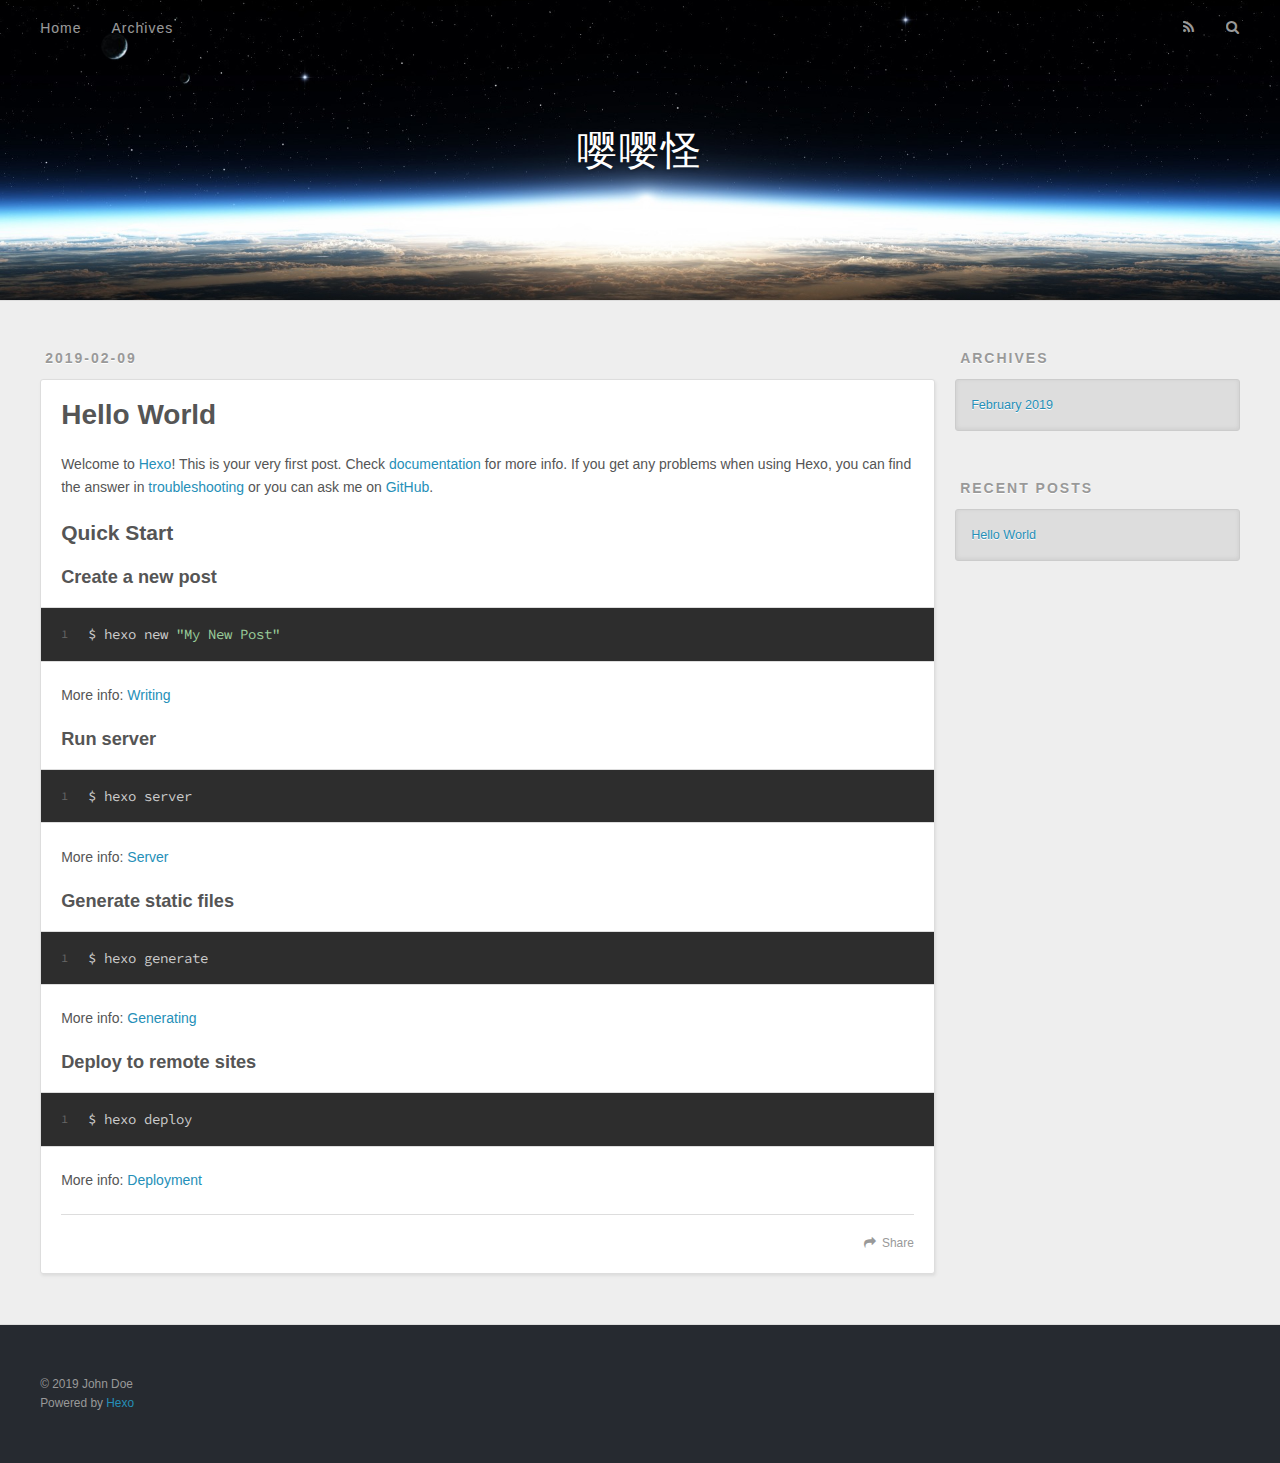
==== index.html @ 3e50a953 "Site updated: 2019-02-09 20:02:49" ====
<!DOCTYPE html>
<html>
<head><meta name="generator" content="Hexo 3.8.0">
  <meta charset="utf-8">
  

  
  <title>嘤嘤怪</title>
  <meta name="viewport" content="width=device-width, initial-scale=1, maximum-scale=1">
  <meta property="og:type" content="website">
<meta property="og:title" content="嘤嘤怪">
<meta property="og:url" content="https://1250245357.github.io/index.html">
<meta property="og:site_name" content="嘤嘤怪">
<meta property="og:locale" content="default">
<meta name="twitter:card" content="summary">
<meta name="twitter:title" content="嘤嘤怪">
  
    <link rel="alternate" href="/atom.xml" title="嘤嘤怪" type="application/atom+xml">
  
  
    <link rel="icon" href="/favicon.png">
  
  
    <link href="//fonts.googleapis.com/css?family=Source+Code+Pro" rel="stylesheet" type="text/css">
  
  <link rel="stylesheet" href="/css/style.css">
</head>
</html>
<body>
  <div id="container">
    <div id="wrap">
      <header id="header">
  <div id="banner"></div>
  <div id="header-outer" class="outer">
    <div id="header-title" class="inner">
      <h1 id="logo-wrap">
        <a href="/" id="logo">嘤嘤怪</a>
      </h1>
      
    </div>
    <div id="header-inner" class="inner">
      <nav id="main-nav">
        <a id="main-nav-toggle" class="nav-icon"></a>
        
          <a class="main-nav-link" href="/">Home</a>
        
          <a class="main-nav-link" href="/archives">Archives</a>
        
      </nav>
      <nav id="sub-nav">
        
          <a id="nav-rss-link" class="nav-icon" href="/atom.xml" title="RSS Feed"></a>
        
        <a id="nav-search-btn" class="nav-icon" title="Search"></a>
      </nav>
      <div id="search-form-wrap">
        <form action="//google.com/search" method="get" accept-charset="UTF-8" class="search-form"><input type="search" name="q" class="search-form-input" placeholder="Search"><button type="submit" class="search-form-submit">&#xF002;</button><input type="hidden" name="sitesearch" value="https://1250245357.github.io"></form>
      </div>
    </div>
  </div>
</header>
      <div class="outer">
        <section id="main">
  
    <article id="post-hello-world" class="article article-type-post" itemscope="" itemprop="blogPost">
  <div class="article-meta">
    <a href="/2019/02/09/hello-world/" class="article-date">
  <time datetime="2019-02-09T11:11:17.365Z" itemprop="datePublished">2019-02-09</time>
</a>
    
  </div>
  <div class="article-inner">
    
    
      <header class="article-header">
        
  
    <h1 itemprop="name">
      <a class="article-title" href="/2019/02/09/hello-world/">Hello World</a>
    </h1>
  

      </header>
    
    <div class="article-entry" itemprop="articleBody">
      
        <p>Welcome to <a href="https://hexo.io/" target="_blank" rel="noopener">Hexo</a>! This is your very first post. Check <a href="https://hexo.io/docs/" target="_blank" rel="noopener">documentation</a> for more info. If you get any problems when using Hexo, you can find the answer in <a href="https://hexo.io/docs/troubleshooting.html" target="_blank" rel="noopener">troubleshooting</a> or you can ask me on <a href="https://github.com/hexojs/hexo/issues" target="_blank" rel="noopener">GitHub</a>.</p>
<h2 id="Quick-Start"><a href="#Quick-Start" class="headerlink" title="Quick Start"></a>Quick Start</h2><h3 id="Create-a-new-post"><a href="#Create-a-new-post" class="headerlink" title="Create a new post"></a>Create a new post</h3><figure class="highlight bash"><table><tr><td class="gutter"><pre><span class="line">1</span><br></pre></td><td class="code"><pre><span class="line">$ hexo new <span class="string">"My New Post"</span></span><br></pre></td></tr></table></figure>
<p>More info: <a href="https://hexo.io/docs/writing.html" target="_blank" rel="noopener">Writing</a></p>
<h3 id="Run-server"><a href="#Run-server" class="headerlink" title="Run server"></a>Run server</h3><figure class="highlight bash"><table><tr><td class="gutter"><pre><span class="line">1</span><br></pre></td><td class="code"><pre><span class="line">$ hexo server</span><br></pre></td></tr></table></figure>
<p>More info: <a href="https://hexo.io/docs/server.html" target="_blank" rel="noopener">Server</a></p>
<h3 id="Generate-static-files"><a href="#Generate-static-files" class="headerlink" title="Generate static files"></a>Generate static files</h3><figure class="highlight bash"><table><tr><td class="gutter"><pre><span class="line">1</span><br></pre></td><td class="code"><pre><span class="line">$ hexo generate</span><br></pre></td></tr></table></figure>
<p>More info: <a href="https://hexo.io/docs/generating.html" target="_blank" rel="noopener">Generating</a></p>
<h3 id="Deploy-to-remote-sites"><a href="#Deploy-to-remote-sites" class="headerlink" title="Deploy to remote sites"></a>Deploy to remote sites</h3><figure class="highlight bash"><table><tr><td class="gutter"><pre><span class="line">1</span><br></pre></td><td class="code"><pre><span class="line">$ hexo deploy</span><br></pre></td></tr></table></figure>
<p>More info: <a href="https://hexo.io/docs/deployment.html" target="_blank" rel="noopener">Deployment</a></p>

      
    </div>
    <footer class="article-footer">
      <a data-url="https://1250245357.github.io/2019/02/09/hello-world/" data-id="cjrxfjypo0000r8rgg5s6n9pa" class="article-share-link">Share</a>
      
      
    </footer>
  </div>
  
</article>


  


</section>
        
          <aside id="sidebar">
  
    

  
    

  
    
  
    
  <div class="widget-wrap">
    <h3 class="widget-title">Archives</h3>
    <div class="widget">
      <ul class="archive-list"><li class="archive-list-item"><a class="archive-list-link" href="/archives/2019/02/">February 2019</a></li></ul>
    </div>
  </div>


  
    
  <div class="widget-wrap">
    <h3 class="widget-title">Recent Posts</h3>
    <div class="widget">
      <ul>
        
          <li>
            <a href="/2019/02/09/hello-world/">Hello World</a>
          </li>
        
      </ul>
    </div>
  </div>

  
</aside>
        
      </div>
      <footer id="footer">
  
  <div class="outer">
    <div id="footer-info" class="inner">
      &copy; 2019 John Doe<br>
      Powered by <a href="http://hexo.io/" target="_blank">Hexo</a>
    </div>
  </div>
</footer>
    </div>
    <nav id="mobile-nav">
  
    <a href="/" class="mobile-nav-link">Home</a>
  
    <a href="/archives" class="mobile-nav-link">Archives</a>
  
</nav>
    

<script src="//ajax.googleapis.com/ajax/libs/jquery/2.0.3/jquery.min.js"></script>


  <link rel="stylesheet" href="/fancybox/jquery.fancybox.css">
  <script src="/fancybox/jquery.fancybox.pack.js"></script>


<script src="/js/script.js"></script>



  </div>
</body>
</html>
---- css/style.css ----
body {
  width: 100%;
}
body:before,
body:after {
  content: "";
  display: table;
}
body:after {
  clear: both;
}
html,
body,
div,
span,
applet,
object,
iframe,
h1,
h2,
h3,
h4,
h5,
h6,
p,
blockquote,
pre,
a,
abbr,
acronym,
address,
big,
cite,
code,
del,
dfn,
em,
img,
ins,
kbd,
q,
s,
samp,
small,
strike,
strong,
sub,
sup,
tt,
var,
dl,
dt,
dd,
ol,
ul,
li,
fieldset,
form,
label,
legend,
table,
caption,
tbody,
tfoot,
thead,
tr,
th,
td {
  margin: 0;
  padding: 0;
  border: 0;
  outline: 0;
  font-weight: inherit;
  font-style: inherit;
  font-family: inherit;
  font-size: 100%;
  vertical-align: baseline;
}
body {
  line-height: 1;
  color: #000;
  background: #fff;
}
ol,
ul {
  list-style: none;
}
table {
  border-collapse: separate;
  border-spacing: 0;
  vertical-align: middle;
}
caption,
th,
td {
  text-align: left;
  font-weight: normal;
  vertical-align: middle;
}
a img {
  border: none;
}
input,
button {
  margin: 0;
  padding: 0;
}
input::-moz-focus-inner,
button::-moz-focus-inner {
  border: 0;
  padding: 0;
}
@font-face {
  font-family: FontAwesome;
  font-style: normal;
  font-weight: normal;
  src: url("fonts/fontawesome-webfont.eot?v=#4.0.3");
  src: url("fonts/fontawesome-webfont.eot?#iefix&v=#4.0.3") format("embedded-opentype"), url("fonts/fontawesome-webfont.woff?v=#4.0.3") format("woff"), url("fonts/fontawesome-webfont.ttf?v=#4.0.3") format("truetype"), url("fonts/fontawesome-webfont.svg#fontawesomeregular?v=#4.0.3") format("svg");
}
html,
body,
#container {
  height: 100%;
}
body {
  background: #eee;
  font: 14px -apple-system, BlinkMacSystemFont, "Segoe UI", "Roboto", "Oxygen", "Ubuntu", "Cantarell", "Fira Sans", "Droid Sans", "Helvetica Neue", sans-serif;
  -webkit-text-size-adjust: 100%;
}
.outer {
  max-width: 1220px;
  margin: 0 auto;
  padding: 0 20px;
}
.outer:before,
.outer:after {
  content: "";
  display: table;
}
.outer:after {
  clear: both;
}
.inner {
  display: inline;
  float: left;
  width: 98.33333333333333%;
  margin: 0 0.833333333333333%;
}
.left,
.alignleft {
  float: left;
}
.right,
.alignright {
  float: right;
}
.clear {
  clear: both;
}
#container {
  position: relative;
}
.mobile-nav-on {
  overflow: hidden;
}
#wrap {
  height: 100%;
  width: 100%;
  position: absolute;
  top: 0;
  left: 0;
  -webkit-transition: 0.2s ease-out;
  -moz-transition: 0.2s ease-out;
  -ms-transition: 0.2s ease-out;
  transition: 0.2s ease-out;
  z-index: 1;
  background: #eee;
}
.mobile-nav-on #wrap {
  left: 280px;
}
@media screen and (min-width: 768px) {
  #main {
    display: inline;
    float: left;
    width: 73.33333333333333%;
    margin: 0 0.833333333333333%;
  }
}
.article-date,
.article-category-link,
.archive-year,
.widget-title {
  text-decoration: none;
  text-transform: uppercase;
  letter-spacing: 2px;
  color: #999;
  margin-bottom: 1em;
  margin-left: 5px;
  line-height: 1em;
  text-shadow: 0 1px #fff;
  font-weight: bold;
}
.article-inner,
.archive-article-inner {
  background: #fff;
  -webkit-box-shadow: 1px 2px 3px #ddd;
  box-shadow: 1px 2px 3px #ddd;
  border: 1px solid #ddd;
  border-radius: 3px;
}
.article-entry h1,
.widget h1 {
  font-size: 2em;
}
.article-entry h2,
.widget h2 {
  font-size: 1.5em;
}
.article-entry h3,
.widget h3 {
  font-size: 1.3em;
}
.article-entry h4,
.widget h4 {
  font-size: 1.2em;
}
.article-entry h5,
.widget h5 {
  font-size: 1em;
}
.article-entry h6,
.widget h6 {
  font-size: 1em;
  color: #999;
}
.article-entry hr,
.widget hr {
  border: 1px dashed #ddd;
}
.article-entry strong,
.widget strong {
  font-weight: bold;
}
.article-entry em,
.widget em,
.article-entry cite,
.widget cite {
  font-style: italic;
}
.article-entry sup,
.widget sup,
.article-entry sub,
.widget sub {
  font-size: 0.75em;
  line-height: 0;
  position: relative;
  vertical-align: baseline;
}
.article-entry sup,
.widget sup {
  top: -0.5em;
}
.article-entry sub,
.widget sub {
  bottom: -0.2em;
}
.article-entry small,
.widget small {
  font-size: 0.85em;
}
.article-entry acronym,
.widget acronym,
.article-entry abbr,
.widget abbr {
  border-bottom: 1px dotted;
}
.article-entry ul,
.widget ul,
.article-entry ol,
.widget ol,
.article-entry dl,
.widget dl {
  margin: 0 20px;
  line-height: 1.6em;
}
.article-entry ul ul,
.widget ul ul,
.article-entry ol ul,
.widget ol ul,
.article-entry ul ol,
.widget ul ol,
.article-entry ol ol,
.widget ol ol {
  margin-top: 0;
  margin-bottom: 0;
}
.article-entry ul,
.widget ul {
  list-style: disc;
}
.article-entry ol,
.widget ol {
  list-style: decimal;
}
.article-entry dt,
.widget dt {
  font-weight: bold;
}
#header {
  height: 300px;
  position: relative;
  border-bottom: 1px solid #ddd;
}
#header:before,
#header:after {
  content: "";
  position: absolute;
  left: 0;
  right: 0;
  height: 40px;
}
#header:before {
  top: 0;
  background: -webkit-linear-gradient(rgba(0,0,0,0.2), transparent);
  background: -moz-linear-gradient(rgba(0,0,0,0.2), transparent);
  background: -ms-linear-gradient(rgba(0,0,0,0.2), transparent);
  background: linear-gradient(rgba(0,0,0,0.2), transparent);
}
#header:after {
  bottom: 0;
  background: -webkit-linear-gradient(transparent, rgba(0,0,0,0.2));
  background: -moz-linear-gradient(transparent, rgba(0,0,0,0.2));
  background: -ms-linear-gradient(transparent, rgba(0,0,0,0.2));
  background: linear-gradient(transparent, rgba(0,0,0,0.2));
}
#header-outer {
  height: 100%;
  position: relative;
}
#header-inner {
  position: relative;
  overflow: hidden;
}
#banner {
  position: absolute;
  top: 0;
  left: 0;
  width: 100%;
  height: 100%;
  background: url("images/banner.jpg") center #000;
  -webkit-background-size: cover;
  -moz-background-size: cover;
  background-size: cover;
  z-index: -1;
}
#header-title {
  text-align: center;
  height: 40px;
  position: absolute;
  top: 50%;
  left: 0;
  margin-top: -20px;
}
#logo,
#subtitle {
  text-decoration: none;
  color: #fff;
  font-weight: 300;
  text-shadow: 0 1px 4px rgba(0,0,0,0.3);
}
#logo {
  font-size: 40px;
  line-height: 40px;
  letter-spacing: 2px;
}
#subtitle {
  font-size: 16px;
  line-height: 16px;
  letter-spacing: 1px;
}
#subtitle-wrap {
  margin-top: 16px;
}
#main-nav {
  float: left;
  margin-left: -15px;
}
.nav-icon,
.main-nav-link {
  float: left;
  color: #fff;
  opacity: 0.6;
  text-decoration: none;
  text-shadow: 0 1px rgba(0,0,0,0.2);
  -webkit-transition: opacity 0.2s;
  -moz-transition: opacity 0.2s;
  -ms-transition: opacity 0.2s;
  transition: opacity 0.2s;
  display: block;
  padding: 20px 15px;
}
.nav-icon:hover,
.main-nav-link:hover {
  opacity: 1;
}
.nav-icon {
  font-family: FontAwesome;
  text-align: center;
  font-size: 14px;
  width: 14px;
  height: 14px;
  padding: 20px 15px;
  position: relative;
  cursor: pointer;
}
.main-nav-link {
  font-weight: 300;
  letter-spacing: 1px;
}
@media screen and (max-width: 479px) {
  .main-nav-link {
    display: none;
  }
}
#main-nav-toggle {
  display: none;
}
#main-nav-toggle:before {
  content: "\f0c9";
}
@media screen and (max-width: 479px) {
  #main-nav-toggle {
    display: block;
  }
}
#sub-nav {
  float: right;
  margin-right: -15px;
}
#nav-rss-link:before {
  content: "\f09e";
}
#nav-search-btn:before {
  content: "\f002";
}
#search-form-wrap {
  position: absolute;
  top: 15px;
  width: 150px;
  height: 30px;
  right: -150px;
  opacity: 0;
  -webkit-transition: 0.2s ease-out;
  -moz-transition: 0.2s ease-out;
  -ms-transition: 0.2s ease-out;
  transition: 0.2s ease-out;
}
#search-form-wrap.on {
  opacity: 1;
  right: 0;
}
@media screen and (max-width: 479px) {
  #search-form-wrap {
    width: 100%;
    right: -100%;
  }
}
.search-form {
  position: absolute;
  top: 0;
  left: 0;
  right: 0;
  background: #fff;
  padding: 5px 15px;
  border-radius: 15px;
  -webkit-box-shadow: 0 0 10px rgba(0,0,0,0.3);
  box-shadow: 0 0 10px rgba(0,0,0,0.3);
}
.search-form-input {
  border: none;
  background: none;
  color: #555;
  width: 100%;
  font: 13px -apple-system, BlinkMacSystemFont, "Segoe UI", "Roboto", "Oxygen", "Ubuntu", "Cantarell", "Fira Sans", "Droid Sans", "Helvetica Neue", sans-serif;
  outline: none;
}
.search-form-input::-webkit-search-results-decoration,
.search-form-input::-webkit-search-cancel-button {
  -webkit-appearance: none;
}
.search-form-submit {
  position: absolute;
  top: 50%;
  right: 10px;
  margin-top: -7px;
  font: 13px FontAwesome;
  border: none;
  background: none;
  color: #bbb;
  cursor: pointer;
}
.search-form-submit:hover,
.search-form-submit:focus {
  color: #777;
}
.article {
  margin: 50px 0;
}
.article-inner {
  overflow: hidden;
}
.article-meta:before,
.article-meta:after {
  content: "";
  display: table;
}
.article-meta:after {
  clear: both;
}
.article-date {
  float: left;
}
.article-category {
  float: left;
  line-height: 1em;
  color: #ccc;
  text-shadow: 0 1px #fff;
  margin-left: 8px;
}
.article-category:before {
  content: "\2022";
}
.article-category-link {
  margin: 0 12px 1em;
}
.article-header {
  padding: 20px 20px 0;
}
.article-title {
  text-decoration: none;
  font-size: 2em;
  font-weight: bold;
  color: #555;
  line-height: 1.1em;
  -webkit-transition: color 0.2s;
  -moz-transition: color 0.2s;
  -ms-transition: color 0.2s;
  transition: color 0.2s;
}
a.article-title:hover {
  color: #258fb8;
}
.article-entry {
  color: #555;
  padding: 0 20px;
}
.article-entry:before,
.article-entry:after {
  content: "";
  display: table;
}
.article-entry:after {
  clear: both;
}
.article-entry p,
.article-entry table {
  line-height: 1.6em;
  margin: 1.6em 0;
}
.article-entry h1,
.article-entry h2,
.article-entry h3,
.article-entry h4,
.article-entry h5,
.article-entry h6 {
  font-weight: bold;
}
.article-entry h1,
.article-entry h2,
.article-entry h3,
.article-entry h4,
.article-entry h5,
.article-entry h6 {
  line-height: 1.1em;
  margin: 1.1em 0;
}
.article-entry a {
  color: #258fb8;
  text-decoration: none;
}
.article-entry a:hover {
  text-decoration: underline;
}
.article-entry ul,
.article-entry ol,
.article-entry dl {
  margin-top: 1.6em;
  margin-bottom: 1.6em;
}
.article-entry img,
.article-entry video {
  max-width: 100%;
  height: auto;
  display: block;
  margin: auto;
}
.article-entry iframe {
  border: none;
}
.article-entry table {
  width: 100%;
  border-collapse: collapse;
  border-spacing: 0;
}
.article-entry th {
  font-weight: bold;
  border-bottom: 3px solid #ddd;
  padding-bottom: 0.5em;
}
.article-entry td {
  border-bottom: 1px solid #ddd;
  padding: 10px 0;
}
.article-entry blockquote {
  font-family: Georgia, "Times New Roman", serif;
  font-size: 1.4em;
  margin: 1.6em 20px;
  text-align: center;
}
.article-entry blockquote footer {
  font-size: 14px;
  margin: 1.6em 0;
  font-family: -apple-system, BlinkMacSystemFont, "Segoe UI", "Roboto", "Oxygen", "Ubuntu", "Cantarell", "Fira Sans", "Droid Sans", "Helvetica Neue", sans-serif;
}
.article-entry blockquote footer cite:before {
  content: "—";
  padding: 0 0.5em;
}
.article-entry .pullquote {
  text-align: left;
  width: 45%;
  margin: 0;
}
.article-entry .pullquote.left {
  margin-left: 0.5em;
  margin-right: 1em;
}
.article-entry .pullquote.right {
  margin-right: 0.5em;
  margin-left: 1em;
}
.article-entry .caption {
  color: #999;
  display: block;
  font-size: 0.9em;
  margin-top: 0.5em;
  position: relative;
  text-align: center;
}
.article-entry .video-container {
  position: relative;
  padding-top: 56.25%;
  height: 0;
  overflow: hidden;
}
.article-entry .video-container iframe,
.article-entry .video-container object,
.article-entry .video-container embed {
  position: absolute;
  top: 0;
  left: 0;
  width: 100%;
  height: 100%;
  margin-top: 0;
}
.article-more-link a {
  display: inline-block;
  line-height: 1em;
  padding: 6px 15px;
  border-radius: 15px;
  background: #eee;
  color: #999;
  text-shadow: 0 1px #fff;
  text-decoration: none;
}
.article-more-link a:hover {
  background: #258fb8;
  color: #fff;
  text-decoration: none;
  text-shadow: 0 1px #1e7293;
}
.article-footer {
  font-size: 0.85em;
  line-height: 1.6em;
  border-top: 1px solid #ddd;
  padding-top: 1.6em;
  margin: 0 20px 20px;
}
.article-footer:before,
.article-footer:after {
  content: "";
  display: table;
}
.article-footer:after {
  clear: both;
}
.article-footer a {
  color: #999;
  text-decoration: none;
}
.article-footer a:hover {
  color: #555;
}
.article-tag-list-item {
  float: left;
  margin-right: 10px;
}
.article-tag-list-link:before {
  content: "#";
}
.article-comment-link {
  float: right;
}
.article-comment-link:before {
  content: "\f075";
  font-family: FontAwesome;
  padding-right: 8px;
}
.article-share-link {
  cursor: pointer;
  float: right;
  margin-left: 20px;
}
.article-share-link:before {
  content: "\f064";
  font-family: FontAwesome;
  padding-right: 6px;
}
#article-nav {
  position: relative;
}
#article-nav:before,
#article-nav:after {
  content: "";
  display: table;
}
#article-nav:after {
  clear: both;
}
@media screen and (min-width: 768px) {
  #article-nav {
    margin: 50px 0;
  }
  #article-nav:before {
    width: 8px;
    height: 8px;
    position: absolute;
    top: 50%;
    left: 50%;
    margin-top: -4px;
    margin-left: -4px;
    content: "";
    border-radius: 50%;
    background: #ddd;
    -webkit-box-shadow: 0 1px 2px #fff;
    box-shadow: 0 1px 2px #fff;
  }
}
.article-nav-link-wrap {
  text-decoration: none;
  text-shadow: 0 1px #fff;
  color: #999;
  -webkit-box-sizing: border-box;
  -moz-box-sizing: border-box;
  box-sizing: border-box;
  margin-top: 50px;
  text-align: center;
  display: block;
}
.article-nav-link-wrap:hover {
  color: #555;
}
@media screen and (min-width: 768px) {
  .article-nav-link-wrap {
    width: 50%;
    margin-top: 0;
  }
}
@media screen and (min-width: 768px) {
  #article-nav-newer {
    float: left;
    text-align: right;
    padding-right: 20px;
  }
}
@media screen and (min-width: 768px) {
  #article-nav-older {
    float: right;
    text-align: left;
    padding-left: 20px;
  }
}
.article-nav-caption {
  text-transform: uppercase;
  letter-spacing: 2px;
  color: #ddd;
  line-height: 1em;
  font-weight: bold;
}
#article-nav-newer .article-nav-caption {
  margin-right: -2px;
}
.article-nav-title {
  font-size: 0.85em;
  line-height: 1.6em;
  margin-top: 0.5em;
}
.article-share-box {
  position: absolute;
  display: none;
  background: #fff;
  -webkit-box-shadow: 1px 2px 10px rgba(0,0,0,0.2);
  box-shadow: 1px 2px 10px rgba(0,0,0,0.2);
  border-radius: 3px;
  margin-left: -145px;
  overflow: hidden;
  z-index: 1;
}
.article-share-box.on {
  display: block;
}
.article-share-input {
  width: 100%;
  background: none;
  -webkit-box-sizing: border-box;
  -moz-box-sizing: border-box;
  box-sizing: border-box;
  font: 14px -apple-system, BlinkMacSystemFont, "Segoe UI", "Roboto", "Oxygen", "Ubuntu", "Cantarell", "Fira Sans", "Droid Sans", "Helvetica Neue", sans-serif;
  padding: 0 15px;
  color: #555;
  outline: none;
  border: 1px solid #ddd;
  border-radius: 3px 3px 0 0;
  height: 36px;
  line-height: 36px;
}
.article-share-links {
  background: #eee;
}
.article-share-links:before,
.article-share-links:after {
  content: "";
  display: table;
}
.article-share-links:after {
  clear: both;
}
.article-share-twitter,
.article-share-facebook,
.article-share-pinterest,
.article-share-google {
  width: 50px;
  height: 36px;
  display: block;
  float: left;
  position: relative;
  color: #999;
  text-shadow: 0 1px #fff;
}
.article-share-twitter:before,
.article-share-facebook:before,
.article-share-pinterest:before,
.article-share-google:before {
  font-size: 20px;
  font-family: FontAwesome;
  width: 20px;
  height: 20px;
  position: absolute;
  top: 50%;
  left: 50%;
  margin-top: -10px;
  margin-left: -10px;
  text-align: center;
}
.article-share-twitter:hover,
.article-share-facebook:hover,
.article-share-pinterest:hover,
.article-share-google:hover {
  color: #fff;
}
.article-share-twitter:before {
  content: "\f099";
}
.article-share-twitter:hover {
  background: #00aced;
  text-shadow: 0 1px #008abe;
}
.article-share-facebook:before {
  content: "\f09a";
}
.article-share-facebook:hover {
  background: #3b5998;
  text-shadow: 0 1px #2f477a;
}
.article-share-pinterest:before {
  content: "\f0d2";
}
.article-share-pinterest:hover {
  background: #cb2027;
  text-shadow: 0 1px #a21a1f;
}
.article-share-google:before {
  content: "\f0d5";
}
.article-share-google:hover {
  background: #dd4b39;
  text-shadow: 0 1px #be3221;
}
.article-gallery {
  background: #000;
  position: relative;
}
.article-gallery-photos {
  position: relative;
  overflow: hidden;
}
.article-gallery-img {
  display: none;
  max-width: 100%;
}
.article-gallery-img:first-child {
  display: block;
}
.article-gallery-img.loaded {
  position: absolute;
  display: block;
}
.article-gallery-img img {
  display: block;
  max-width: 100%;
  margin: 0 auto;
}
#comments {
  background: #fff;
  -webkit-box-shadow: 1px 2px 3px #ddd;
  box-shadow: 1px 2px 3px #ddd;
  padding: 20px;
  border: 1px solid #ddd;
  border-radius: 3px;
  margin: 50px 0;
}
#comments a {
  color: #258fb8;
}
.archives-wrap {
  margin: 50px 0;
}
.archives:before,
.archives:after {
  content: "";
  display: table;
}
.archives:after {
  clear: both;
}
.archive-year-wrap {
  margin-bottom: 1em;
}
.archives {
  -webkit-column-gap: 10px;
  -moz-column-gap: 10px;
  column-gap: 10px;
}
@media screen and (min-width: 480px) and (max-width: 767px) {
  .archives {
    -webkit-column-count: 2;
    -moz-column-count: 2;
    column-count: 2;
  }
}
@media screen and (min-width: 768px) {
  .archives {
    -webkit-column-count: 3;
    -moz-column-count: 3;
    column-count: 3;
  }
}
.archive-article {
  -webkit-column-break-inside: avoid;
  page-break-inside: avoid;
  overflow: hidden;
  break-inside: avoid-column;
}
.archive-article-inner {
  padding: 10px;
  margin-bottom: 15px;
}
.archive-article-title {
  text-decoration: none;
  font-weight: bold;
  color: #555;
  -webkit-transition: color 0.2s;
  -moz-transition: color 0.2s;
  -ms-transition: color 0.2s;
  transition: color 0.2s;
  line-height: 1.6em;
}
.archive-article-title:hover {
  color: #258fb8;
}
.archive-article-footer {
  margin-top: 1em;
}
.archive-article-date {
  color: #999;
  text-decoration: none;
  font-size: 0.85em;
  line-height: 1em;
  margin-bottom: 0.5em;
  display: block;
}
#page-nav {
  margin: 50px auto;
  background: #fff;
  -webkit-box-shadow: 1px 2px 3px #ddd;
  box-shadow: 1px 2px 3px #ddd;
  border: 1px solid #ddd;
  border-radius: 3px;
  text-align: center;
  color: #999;
  overflow: hidden;
}
#page-nav:before,
#page-nav:after {
  content: "";
  display: table;
}
#page-nav:after {
  clear: both;
}
#page-nav a,
#page-nav span {
  padding: 10px 20px;
  line-height: 1;
  height: 2ex;
}
#page-nav a {
  color: #999;
  text-decoration: none;
}
#page-nav a:hover {
  background: #999;
  color: #fff;
}
#page-nav .prev {
  float: left;
}
#page-nav .next {
  float: right;
}
#page-nav .page-number {
  display: inline-block;
}
@media screen and (max-width: 479px) {
  #page-nav .page-number {
    display: none;
  }
}
#page-nav .current {
  color: #555;
  font-weight: bold;
}
#page-nav .space {
  color: #ddd;
}
#footer {
  background: #262a30;
  padding: 50px 0;
  border-top: 1px solid #ddd;
  color: #999;
}
#footer a {
  color: #258fb8;
  text-decoration: none;
}
#footer a:hover {
  text-decoration: underline;
}
#footer-info {
  line-height: 1.6em;
  font-size: 0.85em;
}
.article-entry pre,
.article-entry .highlight {
  background: #2d2d2d;
  margin: 0 -20px;
  padding: 15px 20px;
  border-style: solid;
  border-color: #ddd;
  border-width: 1px 0;
  overflow: auto;
  color: #ccc;
  line-height: 22.400000000000002px;
}
.article-entry .highlight .gutter pre,
.article-entry .gist .gist-file .gist-data .line-numbers {
  color: #666;
  font-size: 0.85em;
}
.article-entry pre,
.article-entry code {
  font-family: "Source Code Pro", Consolas, Monaco, Menlo, Consolas, monospace;
}
.article-entry code {
  background: #eee;
  text-shadow: 0 1px #fff;
  padding: 0 0.3em;
}
.article-entry pre code {
  background: none;
  text-shadow: none;
  padding: 0;
}
.article-entry .highlight pre {
  border: none;
  margin: 0;
  padding: 0;
}
.article-entry .highlight table {
  margin: 0;
  width: auto;
}
.article-entry .highlight td {
  border: none;
  padding: 0;
}
.article-entry .highlight figcaption {
  font-size: 0.85em;
  color: #999;
  line-height: 1em;
  margin-bottom: 1em;
}
.article-entry .highlight figcaption:before,
.article-entry .highlight figcaption:after {
  content: "";
  display: table;
}
.article-entry .highlight figcaption:after {
  clear: both;
}
.article-entry .highlight figcaption a {
  float: right;
}
.article-entry .highlight .gutter pre {
  text-align: right;
  padding-right: 20px;
}
.article-entry .highlight .line {
  height: 22.400000000000002px;
}
.article-entry .highlight .line.marked {
  background: #515151;
}
.article-entry .gist {
  margin: 0 -20px;
  border-style: solid;
  border-color: #ddd;
  border-width: 1px 0;
  background: #2d2d2d;
  padding: 15px 20px 15px 0;
}
.article-entry .gist .gist-file {
  border: none;
  font-family: "Source Code Pro", Consolas, Monaco, Menlo, Consolas, monospace;
  margin: 0;
}
.article-entry .gist .gist-file .gist-data {
  background: none;
  border: none;
}
.article-entry .gist .gist-file .gist-data .line-numbers {
  background: none;
  border: none;
  padding: 0 20px 0 0;
}
.article-entry .gist .gist-file .gist-data .line-data {
  padding: 0 !important;
}
.article-entry .gist .gist-file .highlight {
  margin: 0;
  padding: 0;
  border: none;
}
.article-entry .gist .gist-file .gist-meta {
  background: #2d2d2d;
  color: #999;
  font: 0.85em -apple-system, BlinkMacSystemFont, "Segoe UI", "Roboto", "Oxygen", "Ubuntu", "Cantarell", "Fira Sans", "Droid Sans", "Helvetica Neue", sans-serif;
  text-shadow: 0 0;
  padding: 0;
  margin-top: 1em;
  margin-left: 20px;
}
.article-entry .gist .gist-file .gist-meta a {
  color: #258fb8;
  font-weight: normal;
}
.article-entry .gist .gist-file .gist-meta a:hover {
  text-decoration: underline;
}
pre .comment,
pre .title {
  color: #999;
}
pre .variable,
pre .attribute,
pre .tag,
pre .regexp,
pre .ruby .constant,
pre .xml .tag .title,
pre .xml .pi,
pre .xml .doctype,
pre .html .doctype,
pre .css .id,
pre .css .class,
pre .css .pseudo {
  color: #f2777a;
}
pre .number,
pre .preprocessor,
pre .built_in,
pre .literal,
pre .params,
pre .constant {
  color: #f99157;
}
pre .class,
pre .ruby .class .title,
pre .css .rules .attribute {
  color: #9c9;
}
pre .string,
pre .value,
pre .inheritance,
pre .header,
pre .ruby .symbol,
pre .xml .cdata {
  color: #9c9;
}
pre .css .hexcolor {
  color: #6cc;
}
pre .function,
pre .python .decorator,
pre .python .title,
pre .ruby .function .title,
pre .ruby .title .keyword,
pre .perl .sub,
pre .javascript .title,
pre .coffeescript .title {
  color: #69c;
}
pre .keyword,
pre .javascript .function {
  color: #c9c;
}
@media screen and (max-width: 479px) {
  #mobile-nav {
    position: absolute;
    top: 0;
    left: 0;
    width: 280px;
    height: 100%;
    background: #191919;
    border-right: 1px solid #fff;
  }
}
@media screen and (max-width: 479px) {
  .mobile-nav-link {
    display: block;
    color: #999;
    text-decoration: none;
    padding: 15px 20px;
    font-weight: bold;
  }
  .mobile-nav-link:hover {
    color: #fff;
  }
}
@media screen and (min-width: 768px) {
  #sidebar {
    display: inline;
    float: left;
    width: 23.333333333333332%;
    margin: 0 0.833333333333333%;
  }
}
.widget-wrap {
  margin: 50px 0;
}
.widget {
  color: #777;
  text-shadow: 0 1px #fff;
  background: #ddd;
  -webkit-box-shadow: 0 -1px 4px #ccc inset;
  box-shadow: 0 -1px 4px #ccc inset;
  border: 1px solid #ccc;
  padding: 15px;
  border-radius: 3px;
}
.widget a {
  color: #258fb8;
  text-decoration: none;
}
.widget a:hover {
  text-decoration: underline;
}
.widget ul ul,
.widget ol ul,
.widget dl ul,
.widget ul ol,
.widget ol ol,
.widget dl ol,
.widget ul dl,
.widget ol dl,
.widget dl dl {
  margin-left: 15px;
  list-style: disc;
}
.widget {
  line-height: 1.6em;
  word-wrap: break-word;
  font-size: 0.9em;
}
.widget ul,
.widget ol {
  list-style: none;
  margin: 0;
}
.widget ul ul,
.widget ol ul,
.widget ul ol,
.widget ol ol {
  margin: 0 20px;
}
.widget ul ul,
.widget ol ul {
  list-style: disc;
}
.widget ul ol,
.widget ol ol {
  list-style: decimal;
}
.category-list-count,
.tag-list-count,
.archive-list-count {
  padding-left: 5px;
  color: #999;
  font-size: 0.85em;
}
.category-list-count:before,
.tag-list-count:before,
.archive-list-count:before {
  content: "(";
}
.category-list-count:after,
.tag-list-count:after,
.archive-list-count:after {
  content: ")";
}
.tagcloud a {
  margin-right: 5px;
  display: inline-block;
}
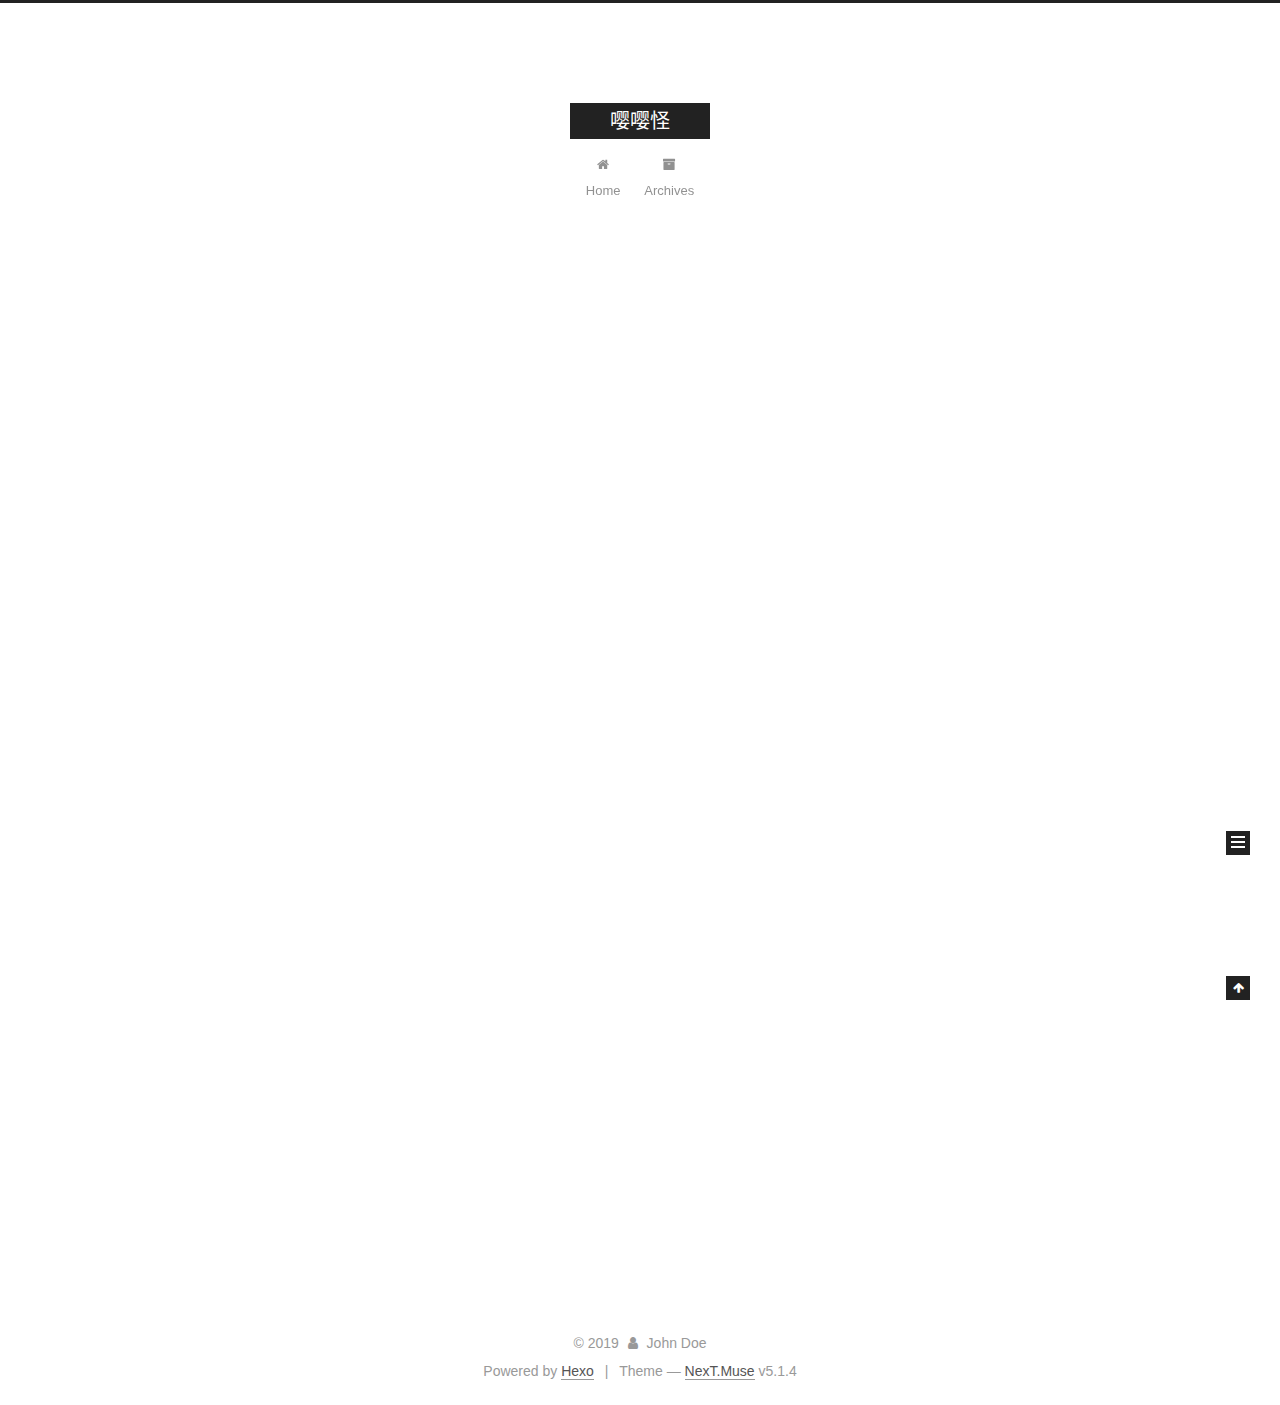
==== commit a3726a82: "Site updated: 2019-02-17 09:09:34" ====
--- a/index.html
+++ b/index.html
@@ -1,90 +1,306 @@
 <!DOCTYPE html>
-<html>
+
+
+
+  
+
+
+<html class="theme-next muse use-motion" lang="zh-CN">
 <head><meta name="generator" content="Hexo 3.8.0">
-  <meta charset="utf-8">
-  
-
-  
-  <title>嘤嘤怪</title>
-  <meta name="viewport" content="width=device-width, initial-scale=1, maximum-scale=1">
-  <meta property="og:type" content="website">
+  <meta charset="UTF-8">
+<meta http-equiv="X-UA-Compatible" content="IE=edge">
+<meta name="viewport" content="width=device-width, initial-scale=1, maximum-scale=1">
+<meta name="theme-color" content="#222">
+
+
+
+
+
+
+
+
+
+<meta http-equiv="Cache-Control" content="no-transform">
+<meta http-equiv="Cache-Control" content="no-siteapp">
+
+
+
+
+
+
+
+
+
+
+
+
+
+
+
+
+  
+  
+  <link href="/lib/fancybox/source/jquery.fancybox.css?v=2.1.5" rel="stylesheet" type="text/css">
+
+
+
+
+
+
+
+<link href="/lib/font-awesome/css/font-awesome.min.css?v=4.6.2" rel="stylesheet" type="text/css">
+
+<link href="/css/main.css?v=5.1.4" rel="stylesheet" type="text/css">
+
+
+  <link rel="apple-touch-icon" sizes="180x180" href="/images/apple-touch-icon-next.png?v=5.1.4">
+
+
+  <link rel="icon" type="image/png" sizes="32x32" href="/images/favicon-32x32-next.png?v=5.1.4">
+
+
+  <link rel="icon" type="image/png" sizes="16x16" href="/images/favicon-16x16-next.png?v=5.1.4">
+
+
+  <link rel="mask-icon" href="/images/logo.svg?v=5.1.4" color="#222">
+
+
+
+
+
+  <meta name="keywords" content="Hexo, NexT">
+
+
+
+
+
+
+
+
+
+
+<meta property="og:type" content="website">
 <meta property="og:title" content="嘤嘤怪">
 <meta property="og:url" content="https://1250245357.github.io/index.html">
 <meta property="og:site_name" content="嘤嘤怪">
-<meta property="og:locale" content="default">
+<meta property="og:locale" content="zh-CN">
 <meta name="twitter:card" content="summary">
 <meta name="twitter:title" content="嘤嘤怪">
-  
-    <link rel="alternate" href="/atom.xml" title="嘤嘤怪" type="application/atom+xml">
-  
-  
-    <link rel="icon" href="/favicon.png">
-  
-  
-    <link href="//fonts.googleapis.com/css?family=Source+Code+Pro" rel="stylesheet" type="text/css">
-  
-  <link rel="stylesheet" href="/css/style.css">
+
+
+
+<script type="text/javascript" id="hexo.configurations">
+  var NexT = window.NexT || {};
+  var CONFIG = {
+    root: '/',
+    scheme: 'Muse',
+    version: '5.1.4',
+    sidebar: {"position":"left","display":"post","offset":12,"b2t":false,"scrollpercent":false,"onmobile":false},
+    fancybox: true,
+    tabs: true,
+    motion: {"enable":true,"async":false,"transition":{"post_block":"fadeIn","post_header":"slideDownIn","post_body":"slideDownIn","coll_header":"slideLeftIn","sidebar":"slideUpIn"}},
+    duoshuo: {
+      userId: '0',
+      author: 'Author'
+    },
+    algolia: {
+      applicationID: '',
+      apiKey: '',
+      indexName: '',
+      hits: {"per_page":10},
+      labels: {"input_placeholder":"Search for Posts","hits_empty":"We didn't find any results for the search: ${query}","hits_stats":"${hits} results found in ${time} ms"}
+    }
+  };
+</script>
+
+
+
+  <link rel="canonical" href="https://1250245357.github.io/">
+
+
+
+
+
+  <title>嘤嘤怪</title>
+  
+
+
+
+
+
+
+
+
 </head>
-</html>
-<body>
-  <div id="container">
-    <div id="wrap">
-      <header id="header">
-  <div id="banner"></div>
-  <div id="header-outer" class="outer">
-    <div id="header-title" class="inner">
-      <h1 id="logo-wrap">
-        <a href="/" id="logo">嘤嘤怪</a>
-      </h1>
-      
+
+<body itemscope="" itemtype="http://schema.org/WebPage" lang="zh-CN">
+
+  
+  
+    
+  
+
+  <div class="container sidebar-position-left 
+  page-home">
+    <div class="headband"></div>
+
+    <header id="header" class="header" itemscope="" itemtype="http://schema.org/WPHeader">
+      <div class="header-inner"><div class="site-brand-wrapper">
+  <div class="site-meta ">
+    
+
+    <div class="custom-logo-site-title">
+      <a href="/" class="brand" rel="start">
+        <span class="logo-line-before"><i></i></span>
+        <span class="site-title">嘤嘤怪</span>
+        <span class="logo-line-after"><i></i></span>
+      </a>
     </div>
-    <div id="header-inner" class="inner">
-      <nav id="main-nav">
-        <a id="main-nav-toggle" class="nav-icon"></a>
-        
-          <a class="main-nav-link" href="/">Home</a>
-        
-          <a class="main-nav-link" href="/archives">Archives</a>
-        
-      </nav>
-      <nav id="sub-nav">
-        
-          <a id="nav-rss-link" class="nav-icon" href="/atom.xml" title="RSS Feed"></a>
-        
-        <a id="nav-search-btn" class="nav-icon" title="Search"></a>
-      </nav>
-      <div id="search-form-wrap">
-        <form action="//google.com/search" method="get" accept-charset="UTF-8" class="search-form"><input type="search" name="q" class="search-form-input" placeholder="Search"><button type="submit" class="search-form-submit">&#xF002;</button><input type="hidden" name="sitesearch" value="https://1250245357.github.io"></form>
-      </div>
-    </div>
+      
+        <p class="site-subtitle"></p>
+      
   </div>
-</header>
-      <div class="outer">
-        <section id="main">
-  
-    <article id="post-hello-world" class="article article-type-post" itemscope="" itemprop="blogPost">
-  <div class="article-meta">
-    <a href="/2019/02/09/hello-world/" class="article-date">
-  <time datetime="2019-02-09T11:11:17.365Z" itemprop="datePublished">2019-02-09</time>
-</a>
-    
+
+  <div class="site-nav-toggle">
+    <button>
+      <span class="btn-bar"></span>
+      <span class="btn-bar"></span>
+      <span class="btn-bar"></span>
+    </button>
   </div>
-  <div class="article-inner">
-    
-    
-      <header class="article-header">
-        
-  
-    <h1 itemprop="name">
-      <a class="article-title" href="/2019/02/09/hello-world/">Hello World</a>
-    </h1>
-  
-
+</div>
+
+<nav class="site-nav">
+  
+
+  
+    <ul id="menu" class="menu">
+      
+        
+        <li class="menu-item menu-item-home">
+          <a href="/" rel="section">
+            
+              <i class="menu-item-icon fa fa-fw fa-home"></i> <br>
+            
+            Home
+          </a>
+        </li>
+      
+        
+        <li class="menu-item menu-item-archives">
+          <a href="/archives/" rel="section">
+            
+              <i class="menu-item-icon fa fa-fw fa-archive"></i> <br>
+            
+            Archives
+          </a>
+        </li>
+      
+
+      
+    </ul>
+  
+
+  
+</nav>
+
+
+
+ </div>
+    </header>
+
+    <main id="main" class="main">
+      <div class="main-inner">
+        <div class="content-wrap">
+          <div id="content" class="content">
+            
+  <section id="posts" class="posts-expand">
+    
+      
+
+  
+
+  
+  
+  
+
+  <article class="post post-type-normal" itemscope="" itemtype="http://schema.org/Article">
+  
+  
+  
+  <div class="post-block">
+    <link itemprop="mainEntityOfPage" href="https://1250245357.github.io/2019/02/09/hello-world/">
+
+    <span hidden itemprop="author" itemscope="" itemtype="http://schema.org/Person">
+      <meta itemprop="name" content="John Doe">
+      <meta itemprop="description" content="">
+      <meta itemprop="image" content="/images/avatar.gif">
+    </span>
+
+    <span hidden itemprop="publisher" itemscope="" itemtype="http://schema.org/Organization">
+      <meta itemprop="name" content="嘤嘤怪">
+    </span>
+
+    
+      <header class="post-header">
+
+        
+        
+          <h1 class="post-title" itemprop="name headline">
+                
+                <a class="post-title-link" href="/2019/02/09/hello-world/" itemprop="url">Hello World</a></h1>
+        
+
+        <div class="post-meta">
+          <span class="post-time">
+            
+              <span class="post-meta-item-icon">
+                <i class="fa fa-calendar-o"></i>
+              </span>
+              
+                <span class="post-meta-item-text">Posted on</span>
+              
+              <time title="Post created" itemprop="dateCreated datePublished" datetime="2019-02-09T19:11:17+08:00">
+                2019-02-09
+              </time>
+            
+
+            
+
+            
+          </span>
+
+          
+
+          
+            
+          
+
+          
+          
+
+          
+
+          
+
+          
+
+        </div>
       </header>
     
-    <div class="article-entry" itemprop="articleBody">
-      
-        <p>Welcome to <a href="https://hexo.io/" target="_blank" rel="noopener">Hexo</a>! This is your very first post. Check <a href="https://hexo.io/docs/" target="_blank" rel="noopener">documentation</a> for more info. If you get any problems when using Hexo, you can find the answer in <a href="https://hexo.io/docs/troubleshooting.html" target="_blank" rel="noopener">troubleshooting</a> or you can ask me on <a href="https://github.com/hexojs/hexo/issues" target="_blank" rel="noopener">GitHub</a>.</p>
+
+    
+    
+    
+    <div class="post-body" itemprop="articleBody">
+
+      
+      
+
+      
+        
+          
+            <p>Welcome to <a href="https://hexo.io/" target="_blank" rel="noopener">Hexo</a>! This is your very first post. Check <a href="https://hexo.io/docs/" target="_blank" rel="noopener">documentation</a> for more info. If you get any problems when using Hexo, you can find the answer in <a href="https://hexo.io/docs/troubleshooting.html" target="_blank" rel="noopener">troubleshooting</a> or you can ask me on <a href="https://github.com/hexojs/hexo/issues" target="_blank" rel="noopener">GitHub</a>.</p>
 <h2 id="Quick-Start"><a href="#Quick-Start" class="headerlink" title="Quick Start"></a>Quick Start</h2><h3 id="Create-a-new-post"><a href="#Create-a-new-post" class="headerlink" title="Create a new post"></a>Create a new post</h3><figure class="highlight bash"><table><tr><td class="gutter"><pre><span class="line">1</span><br></pre></td><td class="code"><pre><span class="line">$ hexo new <span class="string">"My New Post"</span></span><br></pre></td></tr></table></figure>
 <p>More info: <a href="https://hexo.io/docs/writing.html" target="_blank" rel="noopener">Writing</a></p>
 <h3 id="Run-server"><a href="#Run-server" class="headerlink" title="Run server"></a>Run server</h3><figure class="highlight bash"><table><tr><td class="gutter"><pre><span class="line">1</span><br></pre></td><td class="code"><pre><span class="line">$ hexo server</span><br></pre></td></tr></table></figure>
@@ -94,91 +310,307 @@
 <h3 id="Deploy-to-remote-sites"><a href="#Deploy-to-remote-sites" class="headerlink" title="Deploy to remote sites"></a>Deploy to remote sites</h3><figure class="highlight bash"><table><tr><td class="gutter"><pre><span class="line">1</span><br></pre></td><td class="code"><pre><span class="line">$ hexo deploy</span><br></pre></td></tr></table></figure>
 <p>More info: <a href="https://hexo.io/docs/deployment.html" target="_blank" rel="noopener">Deployment</a></p>
 
+          
+        
       
     </div>
-    <footer class="article-footer">
-      <a data-url="https://1250245357.github.io/2019/02/09/hello-world/" data-id="cjrxfjypo0000r8rgg5s6n9pa" class="article-share-link">Share</a>
-      
+    
+    
+    
+
+    
+
+    
+
+    
+
+    <footer class="post-footer">
+      
+
+      
+
+      
+
+      
+      
+        <div class="post-eof"></div>
       
     </footer>
   </div>
   
-</article>
-
-
-  
-
-
-</section>
-        
-          <aside id="sidebar">
-  
-    
-
-  
-    
-
-  
-    
-  
-    
-  <div class="widget-wrap">
-    <h3 class="widget-title">Archives</h3>
-    <div class="widget">
-      <ul class="archive-list"><li class="archive-list-item"><a class="archive-list-link" href="/archives/2019/02/">February 2019</a></li></ul>
+  
+  
+  </article>
+
+
+    
+  </section>
+
+  
+
+
+          </div>
+          
+
+
+          
+
+        </div>
+        
+          
+  
+  <div class="sidebar-toggle">
+    <div class="sidebar-toggle-line-wrap">
+      <span class="sidebar-toggle-line sidebar-toggle-line-first"></span>
+      <span class="sidebar-toggle-line sidebar-toggle-line-middle"></span>
+      <span class="sidebar-toggle-line sidebar-toggle-line-last"></span>
     </div>
   </div>
 
-
-  
-    
-  <div class="widget-wrap">
-    <h3 class="widget-title">Recent Posts</h3>
-    <div class="widget">
-      <ul>
-        
-          <li>
-            <a href="/2019/02/09/hello-world/">Hello World</a>
-          </li>
-        
-      </ul>
+  <aside id="sidebar" class="sidebar">
+    
+    <div class="sidebar-inner">
+
+      
+
+      
+
+      <section class="site-overview-wrap sidebar-panel sidebar-panel-active">
+        <div class="site-overview">
+          <div class="site-author motion-element" itemprop="author" itemscope="" itemtype="http://schema.org/Person">
+            
+              <p class="site-author-name" itemprop="name">John Doe</p>
+              <p class="site-description motion-element" itemprop="description"></p>
+          </div>
+
+          <nav class="site-state motion-element">
+
+            
+              <div class="site-state-item site-state-posts">
+              
+                <a href="/archives/">
+              
+                  <span class="site-state-item-count">1</span>
+                  <span class="site-state-item-name">posts</span>
+                </a>
+              </div>
+            
+
+            
+
+            
+
+          </nav>
+
+          
+
+          
+
+          
+          
+
+          
+          
+
+          
+
+        </div>
+      </section>
+
+      
+
+      
+
     </div>
+  </aside>
+
+
+        
+      </div>
+    </main>
+
+    <footer id="footer" class="footer">
+      <div class="footer-inner">
+        <div class="copyright">&copy; <span itemprop="copyrightYear">2019</span>
+  <span class="with-love">
+    <i class="fa fa-user"></i>
+  </span>
+  <span class="author" itemprop="copyrightHolder">John Doe</span>
+
+  
+</div>
+
+
+  <div class="powered-by">Powered by <a class="theme-link" target="_blank" href="https://hexo.io">Hexo</a></div>
+
+
+
+  <span class="post-meta-divider">|</span>
+
+
+
+  <div class="theme-info">Theme &mdash; <a class="theme-link" target="_blank" href="https://github.com/iissnan/hexo-theme-next">NexT.Muse</a> v5.1.4</div>
+
+
+
+
+        
+
+
+
+
+
+
+
+        
+      </div>
+    </footer>
+
+    
+      <div class="back-to-top">
+        <i class="fa fa-arrow-up"></i>
+        
+      </div>
+    
+
+    
+
   </div>
 
   
-</aside>
-        
-      </div>
-      <footer id="footer">
-  
-  <div class="outer">
-    <div id="footer-info" class="inner">
-      &copy; 2019 John Doe<br>
-      Powered by <a href="http://hexo.io/" target="_blank">Hexo</a>
-    </div>
-  </div>
-</footer>
-    </div>
-    <nav id="mobile-nav">
-  
-    <a href="/" class="mobile-nav-link">Home</a>
-  
-    <a href="/archives" class="mobile-nav-link">Archives</a>
-  
-</nav>
-    
-
-<script src="//ajax.googleapis.com/ajax/libs/jquery/2.0.3/jquery.min.js"></script>
-
-
-  <link rel="stylesheet" href="/fancybox/jquery.fancybox.css">
-  <script src="/fancybox/jquery.fancybox.pack.js"></script>
-
-
-<script src="/js/script.js"></script>
-
-
-
-  </div>
+
+<script type="text/javascript">
+  if (Object.prototype.toString.call(window.Promise) !== '[object Function]') {
+    window.Promise = null;
+  }
+</script>
+
+
+
+
+
+
+
+
+
+  
+
+
+
+
+
+
+
+
+
+
+
+
+  
+  
+    <script type="text/javascript" src="/lib/jquery/index.js?v=2.1.3"></script>
+  
+
+  
+  
+    <script type="text/javascript" src="/lib/fastclick/lib/fastclick.min.js?v=1.0.6"></script>
+  
+
+  
+  
+    <script type="text/javascript" src="/lib/jquery_lazyload/jquery.lazyload.js?v=1.9.7"></script>
+  
+
+  
+  
+    <script type="text/javascript" src="/lib/velocity/velocity.min.js?v=1.2.1"></script>
+  
+
+  
+  
+    <script type="text/javascript" src="/lib/velocity/velocity.ui.min.js?v=1.2.1"></script>
+  
+
+  
+  
+    <script type="text/javascript" src="/lib/fancybox/source/jquery.fancybox.pack.js?v=2.1.5"></script>
+  
+
+
+  
+
+
+  <script type="text/javascript" src="/js/src/utils.js?v=5.1.4"></script>
+
+  <script type="text/javascript" src="/js/src/motion.js?v=5.1.4"></script>
+
+
+
+  
+  
+
+  
+
+  
+
+
+  <script type="text/javascript" src="/js/src/bootstrap.js?v=5.1.4"></script>
+
+
+
+  
+
+
+  
+
+
+
+
+	
+
+
+
+
+
+  
+
+
+
+
+
+  
+
+
+
+
+
+
+
+
+
+
+
+
+  
+
+
+
+
+
+  
+
+  
+
+  
+
+  
+  
+
+  
+
+  
+
+  
+
 </body>
-</html>+</html>
--- a/css/main.css
+++ b/css/main.css
@@ -0,0 +1,2662 @@
+/* normalize.css v3.0.2 | MIT License | git.io/normalize */
+html {
+  font-family: sans-serif; /* 1 */
+  -ms-text-size-adjust: 100%; /* 2 */
+  -webkit-text-size-adjust: 100%; /* 2 */
+}
+body {
+  margin: 0;
+}
+article,
+aside,
+details,
+figcaption,
+figure,
+footer,
+header,
+hgroup,
+main,
+menu,
+nav,
+section,
+summary {
+  display: block;
+}
+audio,
+canvas,
+progress,
+video {
+  display: inline-block; /* 1 */
+  vertical-align: baseline; /* 2 */
+}
+audio:not([controls]) {
+  display: none;
+  height: 0;
+}
+[hidden],
+template {
+  display: none;
+}
+a {
+  background-color: transparent;
+}
+a:active,
+a:hover {
+  outline: 0;
+}
+abbr[title] {
+  border-bottom: 1px dotted;
+}
+b,
+strong {
+  font-weight: bold;
+}
+dfn {
+  font-style: italic;
+}
+h1 {
+  font-size: 2em;
+  margin: 0.67em 0;
+}
+mark {
+  background: #ff0;
+  color: #000;
+}
+small {
+  font-size: 80%;
+}
+sub,
+sup {
+  font-size: 75%;
+  line-height: 0;
+  position: relative;
+  vertical-align: baseline;
+}
+sup {
+  top: -0.5em;
+}
+sub {
+  bottom: -0.25em;
+}
+img {
+  border: 0;
+}
+svg:not(:root) {
+  overflow: hidden;
+}
+figure {
+  margin: 1em 40px;
+}
+hr {
+  -moz-box-sizing: content-box;
+  box-sizing: content-box;
+  height: 0;
+}
+pre {
+  overflow: auto;
+}
+code,
+kbd,
+pre,
+samp {
+  font-family: monospace, monospace;
+  font-size: 1em;
+}
+button,
+input,
+optgroup,
+select,
+textarea {
+  color: inherit; /* 1 */
+  font: inherit; /* 2 */
+  margin: 0; /* 3 */
+}
+button {
+  overflow: visible;
+}
+button,
+select {
+  text-transform: none;
+}
+button,
+html input[type="button"],
+input[type="reset"],
+input[type="submit"] {
+  -webkit-appearance: button; /* 2 */
+  cursor: pointer; /* 3 */
+}
+button[disabled],
+html input[disabled] {
+  cursor: default;
+}
+button::-moz-focus-inner,
+input::-moz-focus-inner {
+  border: 0;
+  padding: 0;
+}
+input {
+  line-height: normal;
+}
+input[type="checkbox"],
+input[type="radio"] {
+  box-sizing: border-box; /* 1 */
+  padding: 0; /* 2 */
+}
+input[type="number"]::-webkit-inner-spin-button,
+input[type="number"]::-webkit-outer-spin-button {
+  height: auto;
+}
+input[type="search"] {
+  -webkit-appearance: textfield; /* 1 */
+  -moz-box-sizing: content-box;
+  -webkit-box-sizing: content-box; /* 2 */
+  box-sizing: content-box;
+}
+input[type="search"]::-webkit-search-cancel-button,
+input[type="search"]::-webkit-search-decoration {
+  -webkit-appearance: none;
+}
+fieldset {
+  border: 1px solid #c0c0c0;
+  margin: 0 2px;
+  padding: 0.35em 0.625em 0.75em;
+}
+legend {
+  border: 0; /* 1 */
+  padding: 0; /* 2 */
+}
+textarea {
+  overflow: auto;
+}
+optgroup {
+  font-weight: bold;
+}
+table {
+  border-collapse: collapse;
+  border-spacing: 0;
+}
+td,
+th {
+  padding: 0;
+}
+::selection {
+  background: #262a30;
+  color: #fff;
+}
+body {
+  position: relative;
+  font-family: 'Lato', "PingFang SC", "Microsoft YaHei", sans-serif;
+  font-size: 14px;
+  line-height: 2;
+  color: #555;
+  background: #fff;
+}
+@media (max-width: 767px) {
+  body {
+    padding-right: 0 !important;
+  }
+}
+@media (min-width: 768px) and (max-width: 991px) {
+  body {
+    padding-right: 0 !important;
+  }
+}
+@media (min-width: 1600px) {
+  body {
+    font-size: 16px;
+  }
+}
+h1,
+h2,
+h3,
+h4,
+h5,
+h6 {
+  margin: 0;
+  padding: 0;
+  font-weight: bold;
+  line-height: 1.5;
+  font-family: 'Lato', "PingFang SC", "Microsoft YaHei", sans-serif;
+}
+h2,
+h3,
+h4,
+h5,
+h6 {
+  margin: 20px 0 15px;
+}
+h1 {
+  font-size: 22px;
+}
+@media (max-width: 767px) {
+  h1 {
+    font-size: 18px;
+  }
+}
+h2 {
+  font-size: 20px;
+}
+@media (max-width: 767px) {
+  h2 {
+    font-size: 16px;
+  }
+}
+h3 {
+  font-size: 18px;
+}
+@media (max-width: 767px) {
+  h3 {
+    font-size: 14px;
+  }
+}
+h4 {
+  font-size: 16px;
+}
+@media (max-width: 767px) {
+  h4 {
+    font-size: 12px;
+  }
+}
+h5 {
+  font-size: 14px;
+}
+@media (max-width: 767px) {
+  h5 {
+    font-size: 10px;
+  }
+}
+h6 {
+  font-size: 12px;
+}
+@media (max-width: 767px) {
+  h6 {
+    font-size: 8px;
+  }
+}
+p {
+  margin: 0 0 20px 0;
+}
+a {
+  color: #555;
+  text-decoration: none;
+  outline: none;
+  border-bottom: 1px solid #999;
+  word-wrap: break-word;
+}
+a:hover {
+  color: #222;
+  border-bottom-color: #222;
+}
+blockquote {
+  margin: 0;
+  padding: 0;
+}
+img {
+  display: block;
+  margin: auto;
+  max-width: 100%;
+  height: auto;
+}
+hr {
+  margin: 40px 0;
+  height: 3px;
+  border: none;
+  background-color: #ddd;
+  background-image: repeating-linear-gradient(-45deg, #fff, #fff 4px, transparent 4px, transparent 8px);
+}
+blockquote {
+  padding: 0 15px;
+  color: #666;
+  border-left: 4px solid #ddd;
+}
+blockquote cite::before {
+  content: "-";
+  padding: 0 5px;
+}
+dt {
+  font-weight: 700;
+}
+dd {
+  margin: 0;
+  padding: 0;
+}
+kbd {
+  border: 1px solid #ccc;
+  border-radius: 0.2em;
+  box-shadow: 0.1em 0.1em 0.2em rgba(0,0,0,0.1);
+  background-color: #f9f9f9;
+  font-family: inherit;
+  background-image: -webkit-linear-gradient(top, #eee, #fff, #eee);
+  padding: 0.1em 0.3em;
+  white-space: nowrap;
+}
+.text-left {
+  text-align: left;
+}
+.text-center {
+  text-align: center;
+}
+.text-right {
+  text-align: right;
+}
+.text-justify {
+  text-align: justify;
+}
+.text-nowrap {
+  white-space: nowrap;
+}
+.text-lowercase {
+  text-transform: lowercase;
+}
+.text-uppercase {
+  text-transform: uppercase;
+}
+.text-capitalize {
+  text-transform: capitalize;
+}
+.center-block {
+  display: block;
+  margin-left: auto;
+  margin-right: auto;
+}
+.clearfix:before,
+.clearfix:after {
+  content: " ";
+  display: table;
+}
+.clearfix:after {
+  clear: both;
+}
+.pullquote {
+  width: 45%;
+}
+.pullquote.left {
+  float: left;
+  margin-left: 5px;
+  margin-right: 10px;
+}
+.pullquote.right {
+  float: right;
+  margin-left: 10px;
+  margin-right: 5px;
+}
+.affix.affix.affix {
+  position: fixed;
+}
+.translation {
+  margin-top: -20px;
+  font-size: 14px;
+  color: #999;
+}
+.scrollbar-measure {
+  width: 100px;
+  height: 100px;
+  overflow: scroll;
+  position: absolute;
+  top: -9999px;
+}
+.use-motion .motion-element {
+  opacity: 0;
+}
+table {
+  margin: 20px 0;
+  width: 100%;
+  border-collapse: collapse;
+  border-spacing: 0;
+  border: 1px solid #ddd;
+  font-size: 14px;
+  table-layout: fixed;
+  word-wrap: break-all;
+}
+table>tbody>tr:nth-of-type(odd) {
+  background-color: #f9f9f9;
+}
+table>tbody>tr:hover {
+  background-color: #f5f5f5;
+}
+caption,
+th,
+td {
+  padding: 8px;
+  text-align: left;
+  vertical-align: middle;
+  font-weight: normal;
+}
+th,
+td {
+  border-bottom: 3px solid #ddd;
+  border-right: 1px solid #eee;
+}
+th {
+  padding-bottom: 10px;
+  font-weight: 700;
+}
+td {
+  border-bottom-width: 1px;
+}
+html,
+body {
+  height: 100%;
+}
+.container {
+  position: relative;
+  min-height: 100%;
+}
+.header-inner {
+  margin: 0 auto;
+  padding: 100px 0 70px;
+  width: 700px;
+}
+@media (min-width: 1600px) {
+  .container .header-inner {
+    width: 900px;
+  }
+}
+.main {
+  padding-bottom: 150px;
+}
+.main-inner {
+  margin: 0 auto;
+  width: 700px;
+}
+@media (min-width: 1600px) {
+  .container .main-inner {
+    width: 900px;
+  }
+}
+.footer {
+  position: absolute;
+  left: 0;
+  bottom: 0;
+  width: 100%;
+  min-height: 50px;
+}
+.footer-inner {
+  box-sizing: border-box;
+  margin: 20px auto;
+  width: 700px;
+}
+@media (min-width: 1600px) {
+  .container .footer-inner {
+    width: 900px;
+  }
+}
+pre,
+.highlight {
+  overflow: auto;
+  margin: 20px 0;
+  padding: 0;
+  font-size: 13px;
+  color: #4d4d4c;
+  background: #f7f7f7;
+  line-height: 1.6;
+}
+pre,
+code {
+  font-family: consolas, Menlo, "PingFang SC", "Microsoft YaHei", monospace;
+}
+code {
+  padding: 2px 4px;
+  word-wrap: break-word;
+  color: #555;
+  background: #eee;
+  border-radius: 3px;
+  font-size: 13px;
+}
+pre {
+  padding: 10px;
+}
+pre code {
+  padding: 0;
+  color: #4d4d4c;
+  background: none;
+  text-shadow: none;
+}
+.highlight {
+  border-radius: 1px;
+}
+.highlight pre {
+  border: none;
+  margin: 0;
+  padding: 10px 0;
+}
+.highlight table {
+  margin: 0;
+  width: auto;
+  border: none;
+}
+.highlight td {
+  border: none;
+  padding: 0;
+}
+.highlight figcaption {
+  font-size: 1em;
+  color: #4d4d4c;
+  line-height: 1em;
+  margin-bottom: 1em;
+}
+.highlight figcaption:before,
+.highlight figcaption:after {
+  content: " ";
+  display: table;
+}
+.highlight figcaption:after {
+  clear: both;
+}
+.highlight figcaption a {
+  float: right;
+  color: #4d4d4c;
+}
+.highlight figcaption a:hover {
+  border-bottom-color: #4d4d4c;
+}
+.highlight .gutter pre {
+  padding-left: 10px;
+  padding-right: 10px;
+  color: #869194;
+  text-align: right;
+  background-color: #eff2f3;
+}
+.highlight .code pre {
+  width: 100%;
+  padding-left: 10px;
+  padding-right: 10px;
+  background-color: #f7f7f7;
+}
+.highlight .line {
+  height: 20px;
+}
+.gutter {
+  -webkit-user-select: none;
+  -moz-user-select: none;
+  -ms-user-select: none;
+  user-select: none;
+}
+.gist table {
+  width: auto;
+}
+.gist table td {
+  border: none;
+}
+pre .deletion {
+  background: #fdd;
+}
+pre .addition {
+  background: #dfd;
+}
+pre .meta {
+  color: #8959a8;
+}
+pre .comment {
+  color: #8e908c;
+}
+pre .variable,
+pre .attribute,
+pre .tag,
+pre .regexp,
+pre .ruby .constant,
+pre .xml .tag .title,
+pre .xml .pi,
+pre .xml .doctype,
+pre .html .doctype,
+pre .css .id,
+pre .css .class,
+pre .css .pseudo {
+  color: #c82829;
+}
+pre .number,
+pre .preprocessor,
+pre .built_in,
+pre .literal,
+pre .params,
+pre .constant,
+pre .command {
+  color: #f5871f;
+}
+pre .ruby .class .title,
+pre .css .rules .attribute,
+pre .string,
+pre .value,
+pre .inheritance,
+pre .header,
+pre .ruby .symbol,
+pre .xml .cdata,
+pre .special,
+pre .number,
+pre .formula {
+  color: #718c00;
+}
+pre .title,
+pre .css .hexcolor {
+  color: #3e999f;
+}
+pre .function,
+pre .python .decorator,
+pre .python .title,
+pre .ruby .function .title,
+pre .ruby .title .keyword,
+pre .perl .sub,
+pre .javascript .title,
+pre .coffeescript .title {
+  color: #4271ae;
+}
+pre .keyword,
+pre .javascript .function {
+  color: #8959a8;
+}
+.full-image.full-image.full-image.full-image {
+  border: none;
+  max-width: 100%;
+  width: auto;
+  margin: 20px auto 25px;
+}
+@media (min-width: 992px) {
+  .full-image.full-image.full-image.full-image {
+    max-width: none;
+    width: 110%;
+    margin: 25px -5%;
+  }
+}
+.blockquote-center,
+.page-home .post-type-quote blockquote,
+.page-post-detail .post-type-quote blockquote {
+  position: relative;
+  margin: 40px 0;
+  padding: 0;
+  border-left: none;
+  text-align: center;
+}
+.blockquote-center::before,
+.page-home .post-type-quote blockquote::before,
+.page-post-detail .post-type-quote blockquote::before,
+.blockquote-center::after,
+.page-home .post-type-quote blockquote::after,
+.page-post-detail .post-type-quote blockquote::after {
+  position: absolute;
+  content: ' ';
+  display: block;
+  width: 100%;
+  height: 24px;
+  opacity: 0.2;
+  background-repeat: no-repeat;
+  background-position: 0 -6px;
+  background-size: 22px 22px;
+}
+.blockquote-center::before,
+.page-home .post-type-quote blockquote::before,
+.page-post-detail .post-type-quote blockquote::before {
+  top: -20px;
+  background-image: url("../images/quote-l.svg");
+  border-top: 1px solid #ccc;
+}
+.blockquote-center::after,
+.page-home .post-type-quote blockquote::after,
+.page-post-detail .post-type-quote blockquote::after {
+  bottom: -20px;
+  background-image: url("../images/quote-r.svg");
+  border-bottom: 1px solid #ccc;
+  background-position: 100% 8px;
+}
+.blockquote-center p,
+.page-home .post-type-quote blockquote p,
+.page-post-detail .post-type-quote blockquote p,
+.blockquote-center div,
+.page-home .post-type-quote blockquote div,
+.page-post-detail .post-type-quote blockquote div {
+  text-align: center;
+}
+.post .post-body .group-picture img {
+  box-sizing: border-box;
+  padding: 0 3px;
+  border: none;
+}
+.post .group-picture-row {
+  overflow: hidden;
+  margin-top: 6px;
+}
+.post .group-picture-row:first-child {
+  margin-top: 0;
+}
+.post .group-picture-column {
+  float: left;
+}
+.page-post-detail .post-body .group-picture-column {
+  float: none;
+  margin-top: 10px;
+  width: auto !important;
+}
+.page-post-detail .post-body .group-picture-column img {
+  margin: 0 auto;
+}
+.page-archive .group-picture-container {
+  overflow: hidden;
+}
+.page-archive .group-picture-row {
+  float: left;
+}
+.page-archive .group-picture-row:first-child {
+  margin-top: 6px;
+}
+.page-archive .group-picture-column {
+  max-width: 150px;
+  max-height: 150px;
+}
+.post-body .note {
+  position: relative;
+  padding: 15px;
+  margin-bottom: 20px;
+  border: 1px solid #eee;
+  border-left-width: 5px;
+  border-radius: 3px;
+}
+.post-body .note h2,
+.post-body .note h3,
+.post-body .note h4,
+.post-body .note h5,
+.post-body .note h6 {
+  margin-top: 0;
+  margin-bottom: 0;
+  border-bottom: initial;
+  padding-top: 0 !important;
+}
+.post-body .note p:first-child,
+.post-body .note ul:first-child,
+.post-body .note ol:first-child,
+.post-body .note table:first-child,
+.post-body .note pre:first-child,
+.post-body .note blockquote:first-child {
+  margin-top: 0;
+}
+.post-body .note p:last-child,
+.post-body .note ul:last-child,
+.post-body .note ol:last-child,
+.post-body .note table:last-child,
+.post-body .note pre:last-child,
+.post-body .note blockquote:last-child {
+  margin-bottom: 0;
+}
+.post-body .note.default {
+  border-left-color: #777;
+}
+.post-body .note.default h2,
+.post-body .note.default h3,
+.post-body .note.default h4,
+.post-body .note.default h5,
+.post-body .note.default h6 {
+  color: #777;
+}
+.post-body .note.primary {
+  border-left-color: #6f42c1;
+}
+.post-body .note.primary h2,
+.post-body .note.primary h3,
+.post-body .note.primary h4,
+.post-body .note.primary h5,
+.post-body .note.primary h6 {
+  color: #6f42c1;
+}
+.post-body .note.info {
+  border-left-color: #428bca;
+}
+.post-body .note.info h2,
+.post-body .note.info h3,
+.post-body .note.info h4,
+.post-body .note.info h5,
+.post-body .note.info h6 {
+  color: #428bca;
+}
+.post-body .note.success {
+  border-left-color: #5cb85c;
+}
+.post-body .note.success h2,
+.post-body .note.success h3,
+.post-body .note.success h4,
+.post-body .note.success h5,
+.post-body .note.success h6 {
+  color: #5cb85c;
+}
+.post-body .note.warning {
+  border-left-color: #f0ad4e;
+}
+.post-body .note.warning h2,
+.post-body .note.warning h3,
+.post-body .note.warning h4,
+.post-body .note.warning h5,
+.post-body .note.warning h6 {
+  color: #f0ad4e;
+}
+.post-body .note.danger {
+  border-left-color: #d9534f;
+}
+.post-body .note.danger h2,
+.post-body .note.danger h3,
+.post-body .note.danger h4,
+.post-body .note.danger h5,
+.post-body .note.danger h6 {
+  color: #d9534f;
+}
+.post-body .label {
+  display: inline;
+  padding: 0 2px;
+  white-space: nowrap;
+}
+.post-body .label.default {
+  background-color: #f0f0f0;
+}
+.post-body .label.primary {
+  background-color: #efe6f7;
+}
+.post-body .label.info {
+  background-color: #e5f2f8;
+}
+.post-body .label.success {
+  background-color: #e7f4e9;
+}
+.post-body .label.warning {
+  background-color: #fcf6e1;
+}
+.post-body .label.danger {
+  background-color: #fae8eb;
+}
+.post-body .tabs {
+  position: relative;
+  display: block;
+  margin-bottom: 20px;
+  padding-top: 10px;
+}
+.post-body .tabs ul.nav-tabs {
+  margin: 0;
+  padding: 0;
+  display: flex;
+  margin-bottom: -1px;
+}
+@media (max-width: 413px) {
+  .post-body .tabs ul.nav-tabs {
+    display: block;
+    margin-bottom: 5px;
+  }
+}
+.post-body .tabs ul.nav-tabs li.tab {
+  list-style-type: none !important;
+  margin: 0 0.25em 0 0;
+  border-top: 3px solid transparent;
+  border-left: 1px solid transparent;
+  border-right: 1px solid transparent;
+}
+@media (max-width: 413px) {
+  .post-body .tabs ul.nav-tabs li.tab {
+    margin: initial;
+    border-top: 1px solid transparent;
+    border-left: 3px solid transparent;
+    border-right: 1px solid transparent;
+    border-bottom: 1px solid transparent;
+  }
+}
+.post-body .tabs ul.nav-tabs li.tab a {
+  outline: 0;
+  border-bottom: initial;
+  display: block;
+  line-height: 1.8em;
+  padding: 0.25em 0.75em;
+  transition-duration: 0.2s;
+  transition-timing-function: ease-out;
+  transition-delay: 0s;
+}
+.post-body .tabs ul.nav-tabs li.tab a i {
+  width: 1.285714285714286em;
+}
+.post-body .tabs ul.nav-tabs li.tab.active {
+  border-top: 3px solid #fc6423;
+  border-left: 1px solid #ddd;
+  border-right: 1px solid #ddd;
+  background-color: #fff;
+}
+@media (max-width: 413px) {
+  .post-body .tabs ul.nav-tabs li.tab.active {
+    border-top: 1px solid #ddd;
+    border-left: 3px solid #fc6423;
+    border-right: 1px solid #ddd;
+    border-bottom: 1px solid #ddd;
+  }
+}
+.post-body .tabs ul.nav-tabs li.tab.active a {
+  cursor: default;
+  color: #555;
+}
+.post-body .tabs .tab-content {
+  background-color: #fff;
+}
+.post-body .tabs .tab-content .tab-pane {
+  border: 1px solid #ddd;
+  padding: 20px 20px 0 20px;
+}
+.post-body .tabs .tab-content .tab-pane:not(.active) {
+  display: none !important;
+}
+.post-body .tabs .tab-content .tab-pane.active {
+  display: block !important;
+}
+.btn {
+  display: inline-block;
+  padding: 0 20px;
+  font-size: 14px;
+  color: #fff;
+  background: #222;
+  border: 2px solid #222;
+  text-decoration: none;
+  border-radius: 0;
+  transition-property: background-color;
+  transition-duration: 0.2s;
+  transition-timing-function: ease-in-out;
+  transition-delay: 0s;
+  line-height: 2;
+}
+.btn:hover {
+  border-color: #222;
+  color: #222;
+  background: #fff;
+}
+.btn +.btn {
+  margin: 0 0 8px 8px;
+}
+.btn .fa-fw {
+  width: 1.285714285714286em;
+  text-align: left;
+}
+.btn-bar {
+  display: block;
+  width: 22px;
+  height: 2px;
+  background: #555;
+  border-radius: 1px;
+}
+.btn-bar+.btn-bar {
+  margin-top: 4px;
+}
+.pagination {
+  margin: 120px 0 40px;
+  text-align: center;
+  border-top: 1px solid #eee;
+}
+.page-number-basic,
+.pagination .prev,
+.pagination .next,
+.pagination .page-number,
+.pagination .space {
+  display: inline-block;
+  position: relative;
+  top: -1px;
+  margin: 0 10px;
+  padding: 0 11px;
+}
+@media (max-width: 767px) {
+  .page-number-basic,
+  .pagination .prev,
+  .pagination .next,
+  .pagination .page-number,
+  .pagination .space {
+    margin: 0 5px;
+  }
+}
+.pagination .prev,
+.pagination .next,
+.pagination .page-number {
+  border-bottom: 0;
+  border-top: 1px solid #eee;
+  transition-property: border-color;
+  transition-duration: 0.2s;
+  transition-timing-function: ease-in-out;
+  transition-delay: 0s;
+}
+.pagination .prev:hover,
+.pagination .next:hover,
+.pagination .page-number:hover {
+  border-top-color: #222;
+}
+.pagination .space {
+  padding: 0;
+  margin: 0;
+}
+.pagination .prev {
+  margin-left: 0;
+}
+.pagination .next {
+  margin-right: 0;
+}
+.pagination .page-number.current {
+  color: #fff;
+  background: #ccc;
+  border-top-color: #ccc;
+}
+@media (max-width: 767px) {
+  .pagination {
+    border-top: none;
+  }
+  .pagination .prev,
+  .pagination .next,
+  .pagination .page-number {
+    margin-bottom: 10px;
+    border-top: 0;
+    border-bottom: 1px solid #eee;
+    padding: 0 10px;
+  }
+  .pagination .prev:hover,
+  .pagination .next:hover,
+  .pagination .page-number:hover {
+    border-bottom-color: #222;
+  }
+}
+.comments {
+  margin: 60px 20px 0;
+}
+.tag-cloud {
+  text-align: center;
+}
+.tag-cloud a {
+  display: inline-block;
+  margin: 10px;
+}
+.back-to-top {
+  box-sizing: border-box;
+  position: fixed;
+  bottom: -100px;
+  right: 30px;
+  z-index: 1050;
+  padding: 0 6px;
+  width: 24px;
+  background: #222;
+  font-size: 12px;
+  opacity: 1;
+  color: #fff;
+  cursor: pointer;
+  text-align: center;
+  -webkit-transform: translateZ(0);
+  transition-property: bottom;
+  transition-duration: 0.2s;
+  transition-timing-function: ease-in-out;
+  transition-delay: 0s;
+}
+@media (min-width: 768px) and (max-width: 991px) {
+  .back-to-top {
+    display: none !important;
+  }
+}
+@media (max-width: 767px) {
+  .back-to-top {
+    display: none !important;
+  }
+}
+.back-to-top.back-to-top-on {
+  bottom: 19px;
+}
+.header {
+  background: transparent;
+}
+.header-inner {
+  position: relative;
+}
+.headband {
+  height: 3px;
+  background: #222;
+}
+.site-meta {
+  margin: 0;
+  text-align: center;
+}
+@media (max-width: 767px) {
+  .site-meta {
+    text-align: center;
+  }
+}
+.brand {
+  position: relative;
+  display: inline-block;
+  padding: 0 40px;
+  color: #fff;
+  background: #222;
+  border-bottom: none;
+}
+.brand:hover {
+  color: #fff;
+}
+.logo {
+  display: inline-block;
+  margin-right: 5px;
+  line-height: 36px;
+  vertical-align: top;
+}
+.site-title {
+  display: inline-block;
+  vertical-align: top;
+  line-height: 36px;
+  font-size: 20px;
+  font-weight: normal;
+  font-family: 'Lato', "PingFang SC", "Microsoft YaHei", sans-serif;
+}
+.site-subtitle {
+  margin-top: 10px;
+  font-size: 13px;
+  color: #999;
+}
+.use-motion .brand {
+  opacity: 0;
+}
+.use-motion .logo,
+.use-motion .site-title,
+.use-motion .site-subtitle {
+  opacity: 0;
+  position: relative;
+  top: -10px;
+}
+.site-nav-toggle {
+  display: none;
+  position: absolute;
+  top: 10px;
+  left: 10px;
+}
+@media (max-width: 767px) {
+  .site-nav-toggle {
+    display: block;
+  }
+}
+.site-nav-toggle button {
+  margin-top: 2px;
+  padding: 9px 10px;
+  background: transparent;
+  border: none;
+}
+@media (max-width: 767px) {
+  .site-nav {
+    display: none;
+    margin: 0 -10px;
+    padding: 0 10px;
+    clear: both;
+    border-top: 1px solid #ddd;
+  }
+}
+@media (min-width: 768px) and (max-width: 991px) {
+  .site-nav {
+    display: block !important;
+  }
+}
+@media (min-width: 992px) {
+  .site-nav {
+    display: block !important;
+  }
+}
+.menu {
+  margin-top: 20px;
+  padding-left: 0;
+  text-align: center;
+}
+.menu .menu-item {
+  display: inline-block;
+  margin: 0 10px;
+  list-style: none;
+}
+@media screen and (max-width: 767px) {
+  .menu .menu-item {
+    margin-top: 10px;
+  }
+}
+.menu .menu-item a {
+  display: block;
+  font-size: 13px;
+  line-height: inherit;
+  border-bottom: 1px solid transparent;
+  transition-property: border-color;
+  transition-duration: 0.2s;
+  transition-timing-function: ease-in-out;
+  transition-delay: 0s;
+}
+.menu .menu-item a:hover {
+  border-bottom-color: #222;
+}
+.menu .menu-item .fa {
+  margin-right: 5px;
+}
+.use-motion .menu-item {
+  opacity: 0;
+}
+.post-body {
+  font-family: 'Lato', "PingFang SC", "Microsoft YaHei", sans-serif;
+}
+@media (max-width: 767px) {
+  .post-body {
+    word-break: break-word;
+  }
+}
+.post-body .fancybox img {
+  display: block !important;
+  margin: 0 auto;
+  cursor: pointer;
+  cursor: zoom-in;
+  cursor: -webkit-zoom-in;
+}
+.post-body .image-caption,
+.post-body .figure .caption {
+  margin: -20px auto 15px;
+  text-align: center;
+  font-size: 14px;
+  color: #999;
+  font-weight: bold;
+  line-height: 1;
+}
+.post-sticky-flag {
+  display: inline-block;
+  font-size: 16px;
+  -ms-transform: rotate(30deg);
+  -webkit-transform: rotate(30deg);
+  -moz-transform: rotate(30deg);
+  -ms-transform: rotate(30deg);
+  -o-transform: rotate(30deg);
+  transform: rotate(30deg);
+}
+.use-motion .post-block,
+.use-motion .pagination,
+.use-motion .comments {
+  opacity: 0;
+}
+.use-motion .post-header {
+  opacity: 0;
+}
+.use-motion .post-body {
+  opacity: 0;
+}
+.use-motion .collection-title {
+  opacity: 0;
+}
+.posts-expand {
+  padding-top: 40px;
+}
+@media (max-width: 767px) {
+  .posts-expand {
+    margin: 0 20px;
+  }
+  .post-body pre .gutter pre {
+    padding-right: 10px;
+  }
+  .post-body .highlight {
+    margin-left: 0px;
+    margin-right: 0px;
+    padding: 0;
+  }
+  .post-body .highlight .gutter pre {
+    padding-right: 10px;
+  }
+}
+@media (min-width: 992px) {
+  .posts-expand .post-body {
+    text-align: justify;
+  }
+}
+.posts-expand .post-body h2,
+.posts-expand .post-body h3,
+.posts-expand .post-body h4,
+.posts-expand .post-body h5,
+.posts-expand .post-body h6 {
+  padding-top: 10px;
+}
+.posts-expand .post-body h2 .header-anchor,
+.posts-expand .post-body h3 .header-anchor,
+.posts-expand .post-body h4 .header-anchor,
+.posts-expand .post-body h5 .header-anchor,
+.posts-expand .post-body h6 .header-anchor {
+  float: right;
+  margin-left: 10px;
+  color: #ccc;
+  border-bottom-style: none;
+  visibility: hidden;
+}
+.posts-expand .post-body h2 .header-anchor:hover,
+.posts-expand .post-body h3 .header-anchor:hover,
+.posts-expand .post-body h4 .header-anchor:hover,
+.posts-expand .post-body h5 .header-anchor:hover,
+.posts-expand .post-body h6 .header-anchor:hover {
+  color: inherit;
+}
+.posts-expand .post-body h2:hover .header-anchor,
+.posts-expand .post-body h3:hover .header-anchor,
+.posts-expand .post-body h4:hover .header-anchor,
+.posts-expand .post-body h5:hover .header-anchor,
+.posts-expand .post-body h6:hover .header-anchor {
+  visibility: visible;
+}
+.posts-expand .post-body ul li {
+  list-style: circle;
+}
+.posts-expand .post-body img {
+  box-sizing: border-box;
+  margin: auto;
+  padding: 3px;
+  border: 1px solid #ddd;
+}
+.posts-expand .post-body .fancybox img {
+  margin: 0 auto 25px;
+}
+@media (max-width: 767px) {
+  .posts-collapse {
+    margin: 0 20px;
+  }
+  .posts-collapse .post-title,
+  .posts-collapse .post-meta {
+    display: block;
+    width: auto;
+    text-align: left;
+  }
+}
+.posts-collapse {
+  position: relative;
+  z-index: 1010;
+  margin-left: 55px;
+}
+.posts-collapse::after {
+  content: " ";
+  position: absolute;
+  top: 20px;
+  left: 0;
+  margin-left: -2px;
+  width: 4px;
+  height: 100%;
+  background: #f5f5f5;
+  z-index: -1;
+}
+@media (max-width: 767px) {
+  .posts-collapse {
+    margin: 0 20px;
+  }
+}
+.posts-collapse .collection-title {
+  position: relative;
+  margin: 60px 0;
+}
+.posts-collapse .collection-title h1,
+.posts-collapse .collection-title h2 {
+  margin-left: 20px;
+}
+.posts-collapse .collection-title small {
+  color: #bbb;
+  margin-left: 5px;
+}
+.posts-collapse .collection-title::before {
+  content: " ";
+  position: absolute;
+  left: 0;
+  top: 50%;
+  margin-left: -4px;
+  margin-top: -4px;
+  width: 8px;
+  height: 8px;
+  background: #bbb;
+  border-radius: 50%;
+}
+.posts-collapse .post {
+  margin: 30px 0;
+}
+.posts-collapse .post-header {
+  position: relative;
+  transition-duration: 0.2s;
+  transition-timing-function: ease-in-out;
+  transition-delay: 0s;
+  transition-property: border;
+  border-bottom: 1px dashed #ccc;
+}
+.posts-collapse .post-header::before {
+  content: " ";
+  position: absolute;
+  left: 0;
+  top: 12px;
+  width: 6px;
+  height: 6px;
+  margin-left: -4px;
+  background: #bbb;
+  border-radius: 50%;
+  border: 1px solid #fff;
+  transition-duration: 0.2s;
+  transition-timing-function: ease-in-out;
+  transition-delay: 0s;
+  transition-property: background;
+}
+.posts-collapse .post-header:hover {
+  border-bottom-color: #666;
+}
+.posts-collapse .post-header:hover::before {
+  background: #222;
+}
+.posts-collapse .post-meta {
+  position: absolute;
+  font-size: 12px;
+  left: 20px;
+  top: 5px;
+}
+.posts-collapse .post-comments-count {
+  display: none;
+}
+.posts-collapse .post-title {
+  margin-left: 60px;
+  font-size: 16px;
+  font-weight: normal;
+  line-height: inherit;
+}
+.posts-collapse .post-title::after {
+  margin-left: 3px;
+  opacity: 0.6;
+}
+.posts-collapse .post-title a {
+  color: #666;
+  border-bottom: none;
+}
+.page-home .post-type-quote .post-header,
+.page-post-detail .post-type-quote .post-header,
+.page-home .post-type-quote .post-tags,
+.page-post-detail .post-type-quote .post-tags {
+  display: none;
+}
+.posts-expand .post-title {
+  text-align: center;
+  word-break: break-word;
+  font-weight: 400;
+}
+.posts-expand .post-title-link {
+  display: inline-block;
+  position: relative;
+  color: #555;
+  border-bottom: none;
+  line-height: 1.2;
+  vertical-align: top;
+}
+.posts-expand .post-title-link::before {
+  content: "";
+  position: absolute;
+  width: 100%;
+  height: 2px;
+  bottom: 0;
+  left: 0;
+  background-color: #000;
+  visibility: hidden;
+  -webkit-transform: scaleX(0);
+  -moz-transform: scaleX(0);
+  -ms-transform: scaleX(0);
+  -o-transform: scaleX(0);
+  transform: scaleX(0);
+  transition-duration: 0.2s;
+  transition-timing-function: ease-in-out;
+  transition-delay: 0s;
+}
+.posts-expand .post-title-link:hover::before {
+  visibility: visible;
+  -webkit-transform: scaleX(1);
+  -moz-transform: scaleX(1);
+  -ms-transform: scaleX(1);
+  -o-transform: scaleX(1);
+  transform: scaleX(1);
+}
+.posts-expand .post-title-link .fa {
+  font-size: 16px;
+}
+.posts-expand .post-meta {
+  margin: 3px 0 60px 0;
+  color: #999;
+  font-family: 'Lato', "PingFang SC", "Microsoft YaHei", sans-serif;
+  font-size: 12px;
+  text-align: center;
+}
+.posts-expand .post-meta .post-category-list {
+  display: inline-block;
+  margin: 0;
+  padding: 3px;
+}
+.posts-expand .post-meta .post-category-list-link {
+  color: #999;
+}
+.posts-expand .post-meta .post-description {
+  font-size: 14px;
+  margin-top: 2px;
+}
+.post-meta-divider {
+  margin: 0 0.5em;
+}
+.post-meta-item-icon {
+  margin-right: 3px;
+}
+@media (min-width: 768px) and (max-width: 991px) {
+  .post-meta-item-icon {
+    display: inline-block;
+  }
+}
+@media (max-width: 767px) {
+  .post-meta-item-icon {
+    display: inline-block;
+  }
+}
+@media (min-width: 768px) and (max-width: 991px) {
+  .post-meta-item-text {
+    display: none;
+  }
+}
+@media (max-width: 767px) {
+  .post-meta-item-text {
+    display: none;
+  }
+}
+@media (max-width: 767px) {
+  .posts-expand .post-comments-count {
+    display: none;
+  }
+}
+.post-button {
+  margin-top: 40px;
+}
+.posts-expand .post-tags {
+  margin-top: 40px;
+  text-align: center;
+}
+.posts-expand .post-tags a {
+  display: inline-block;
+  margin-right: 10px;
+  font-size: 13px;
+}
+.post-nav {
+  display: table;
+  margin-top: 15px;
+  width: 100%;
+  border-top: 1px solid #eee;
+}
+.post-nav-divider {
+  display: table-cell;
+  width: 10%;
+}
+.post-nav-item {
+  display: table-cell;
+  padding: 10px 0 0 0;
+  width: 45%;
+  vertical-align: top;
+}
+.post-nav-item a {
+  position: relative;
+  display: block;
+  line-height: 25px;
+  font-size: 14px;
+  color: #555;
+  border-bottom: none;
+}
+.post-nav-item a:hover {
+  color: #222;
+  border-bottom: none;
+}
+.post-nav-item a:active {
+  top: 2px;
+}
+.post-nav-item .fa {
+  position: absolute;
+  top: 8px;
+  left: 0;
+  font-size: 12px;
+}
+.post-nav-next a {
+  padding-left: 15px;
+}
+.post-nav-prev {
+  text-align: right;
+}
+.post-nav-prev a {
+  padding-right: 15px;
+}
+.post-nav-prev .fa {
+  right: 0;
+  left: auto;
+}
+.posts-expand .post-eof {
+  display: block;
+  margin: 80px auto 60px;
+  width: 8%;
+  height: 1px;
+  background: #ccc;
+  text-align: center;
+}
+.post:last-child .post-eof.post-eof.post-eof {
+  display: none;
+}
+.post-gallery {
+  display: table;
+  table-layout: fixed;
+  width: 100%;
+  border-collapse: separate;
+}
+.post-gallery-row {
+  display: table-row;
+}
+.post-gallery .post-gallery-img {
+  display: table-cell;
+  text-align: center;
+  vertical-align: middle;
+  border: none;
+}
+.post-gallery .post-gallery-img img {
+  max-width: 100%;
+  max-height: 100%;
+  border: none;
+}
+.fancybox-close,
+.fancybox-close:hover {
+  border: none;
+}
+.rtl.post-body p,
+.rtl.post-body a,
+.rtl.post-body h1,
+.rtl.post-body h2,
+.rtl.post-body h3,
+.rtl.post-body h4,
+.rtl.post-body h5,
+.rtl.post-body h6,
+.rtl.post-body li,
+.rtl.post-body ul,
+.rtl.post-body ol {
+  direction: rtl;
+  font-family: UKIJ Ekran;
+}
+.rtl.post-title {
+  font-family: UKIJ Ekran;
+}
+.sidebar {
+  position: fixed;
+  right: 0;
+  top: 0;
+  bottom: 0;
+  width: 0;
+  z-index: 1040;
+  box-shadow: inset 0 2px 6px #000;
+  background: #222;
+  -webkit-transform: translateZ(0);
+}
+.sidebar a {
+  color: #999;
+  border-bottom-color: #555;
+}
+.sidebar a:hover {
+  color: #eee;
+}
+@media (min-width: 768px) and (max-width: 991px) {
+  .sidebar {
+    display: none !important;
+  }
+}
+@media (max-width: 767px) {
+  .sidebar {
+    display: none !important;
+  }
+}
+.sidebar-inner {
+  position: relative;
+  padding: 20px 10px;
+  color: #999;
+  text-align: center;
+}
+.site-overview-wrap {
+  overflow: hidden;
+}
+.site-overview {
+  overflow-y: auto;
+  overflow-x: hidden;
+}
+.sidebar-toggle {
+  position: fixed;
+  right: 30px;
+  bottom: 45px;
+  width: 14px;
+  height: 14px;
+  padding: 5px;
+  background: #222;
+  line-height: 0;
+  z-index: 1050;
+  cursor: pointer;
+  -webkit-transform: translateZ(0);
+}
+@media (min-width: 768px) and (max-width: 991px) {
+  .sidebar-toggle {
+    display: none !important;
+  }
+}
+@media (max-width: 767px) {
+  .sidebar-toggle {
+    display: none !important;
+  }
+}
+.sidebar-toggle-line {
+  position: relative;
+  display: inline-block;
+  vertical-align: top;
+  height: 2px;
+  width: 100%;
+  background: #fff;
+  margin-top: 3px;
+}
+.sidebar-toggle-line:first-child {
+  margin-top: 0;
+}
+.site-author-image {
+  display: block;
+  margin: 0 auto;
+  padding: 2px;
+  max-width: 96px;
+  height: auto;
+  border: 2px solid #333;
+}
+.site-author-name {
+  margin: 5px 0 0;
+  text-align: center;
+  color: #f5f5f5;
+  font-weight: normal;
+}
+.site-description {
+  margin-top: 5px;
+  text-align: center;
+  font-size: 14px;
+  color: #999;
+}
+.site-state {
+  overflow: hidden;
+  line-height: 1.4;
+  white-space: nowrap;
+  text-align: center;
+}
+.site-state-item {
+  display: inline-block;
+  padding: 0 15px;
+  border-left: 1px solid #333;
+}
+.site-state-item:first-child {
+  border-left: none;
+}
+.site-state-item a {
+  border-bottom: none;
+}
+.site-state-item-count {
+  display: block;
+  text-align: center;
+  color: inherit;
+  font-weight: 600;
+  font-size: 18px;
+}
+.site-state-item-name {
+  font-size: 13px;
+  color: inherit;
+}
+.feed-link {
+  margin-top: 20px;
+}
+.feed-link a {
+  display: inline-block;
+  padding: 0 15px;
+  color: #fc6423;
+  border: 1px solid #fc6423;
+  border-radius: 4px;
+}
+.feed-link a i {
+  color: #fc6423;
+  font-size: 14px;
+}
+.feed-link a:hover {
+  color: #fff;
+  background: #fc6423;
+}
+.feed-link a:hover i {
+  color: #fff;
+}
+.links-of-author {
+  margin-top: 20px;
+}
+.links-of-author a {
+  display: inline-block;
+  vertical-align: middle;
+  margin-right: 10px;
+  margin-bottom: 10px;
+  border-bottom-color: #555;
+  font-size: 13px;
+}
+.links-of-author a:before {
+  display: inline-block;
+  vertical-align: middle;
+  margin-right: 3px;
+  content: " ";
+  width: 4px;
+  height: 4px;
+  border-radius: 50%;
+  background: #fec19a;
+}
+.links-of-blogroll {
+  font-size: 13px;
+}
+.links-of-blogroll-title {
+  margin-top: 20px;
+  font-size: 14px;
+  font-weight: 600;
+}
+.links-of-blogroll-list {
+  margin: 0;
+  padding: 0;
+  list-style: none;
+}
+.links-of-blogroll-item {
+  padding: 2px 10px;
+}
+.links-of-blogroll-item a {
+  max-width: 280px;
+  box-sizing: border-box;
+  display: inline-block;
+  overflow: hidden;
+  white-space: nowrap;
+  text-overflow: ellipsis;
+}
+.sidebar-nav {
+  margin: 0 0 20px;
+  padding-left: 0;
+}
+.sidebar-nav li {
+  display: inline-block;
+  cursor: pointer;
+  border-bottom: 1px solid transparent;
+  font-size: 14px;
+  color: #555;
+}
+.sidebar-nav li:hover {
+  color: #f5f5f5;
+}
+.page-post-detail .sidebar-nav-toc {
+  padding: 0 5px;
+}
+.page-post-detail .sidebar-nav-overview {
+  margin-left: 10px;
+}
+.sidebar-nav .sidebar-nav-active {
+  color: #87daff;
+  border-bottom-color: #87daff;
+}
+.sidebar-nav .sidebar-nav-active:hover {
+  color: #87daff;
+}
+.sidebar-panel {
+  display: none;
+}
+.sidebar-panel-active {
+  display: block;
+}
+.post-toc-empty {
+  font-size: 14px;
+  color: #666;
+}
+.post-toc-wrap {
+  overflow: hidden;
+}
+.post-toc {
+  overflow: auto;
+}
+.post-toc ol {
+  margin: 0;
+  padding: 0 2px 5px 10px;
+  text-align: left;
+  list-style: none;
+  font-size: 14px;
+}
+.post-toc ol > ol {
+  padding-left: 0;
+}
+.post-toc ol a {
+  transition-duration: 0.2s;
+  transition-timing-function: ease-in-out;
+  transition-delay: 0s;
+  transition-property: all;
+  color: #999;
+  border-bottom-color: #555;
+}
+.post-toc ol a:hover {
+  color: #ccc;
+  border-bottom-color: #ccc;
+}
+.post-toc .nav-item {
+  overflow: hidden;
+  text-overflow: ellipsis;
+  text-align: justify;
+  white-space: nowrap;
+  line-height: 1.8;
+}
+.post-toc .nav .nav-child {
+  display: none;
+}
+.post-toc .nav .active > .nav-child {
+  display: block;
+}
+.post-toc .nav .active-current > .nav-child {
+  display: block;
+}
+.post-toc .nav .active-current > .nav-child > .nav-item {
+  display: block;
+}
+.post-toc .nav .active > a {
+  color: #87daff;
+  border-bottom-color: #87daff;
+}
+.post-toc .nav .active-current > a {
+  color: #87daff;
+}
+.post-toc .nav .active-current > a:hover {
+  color: #87daff;
+}
+.footer {
+  font-size: 14px;
+  color: #999;
+}
+.footer img {
+  border: none;
+}
+.footer-inner {
+  text-align: center;
+}
+.with-love {
+  display: inline-block;
+  margin: 0 5px;
+}
+.powered-by,
+.theme-info {
+  display: inline-block;
+}
+.cc-license {
+  margin-top: 10px;
+  text-align: center;
+}
+.cc-license .cc-opacity {
+  opacity: 0.7;
+  border-bottom: none;
+}
+.cc-license .cc-opacity:hover {
+  opacity: 0.9;
+}
+.cc-license img {
+  display: inline-block;
+}
+.theme-next #ds-thread #ds-reset {
+  color: #555;
+}
+.theme-next #ds-thread #ds-reset .ds-replybox {
+  margin-bottom: 30px;
+}
+.theme-next #ds-thread #ds-reset .ds-replybox .ds-avatar,
+.theme-next #ds-reset .ds-avatar img {
+  box-shadow: none;
+}
+.theme-next #ds-thread #ds-reset .ds-textarea-wrapper {
+  border-color: #c7d4e1;
+  background: none;
+  border-top-right-radius: 3px;
+  border-top-left-radius: 3px;
+}
+.theme-next #ds-thread #ds-reset .ds-textarea-wrapper textarea {
+  height: 60px;
+}
+.theme-next #ds-reset .ds-rounded-top {
+  border-radius: 0;
+}
+.theme-next #ds-thread #ds-reset .ds-post-toolbar {
+  box-sizing: border-box;
+  border: 1px solid #c7d4e1;
+  background: #f6f8fa;
+}
+.theme-next #ds-thread #ds-reset .ds-post-options {
+  height: 40px;
+  border: none;
+  background: none;
+}
+.theme-next #ds-thread #ds-reset .ds-toolbar-buttons {
+  top: 11px;
+}
+.theme-next #ds-thread #ds-reset .ds-sync {
+  top: 5px;
+}
+.theme-next #ds-thread #ds-reset .ds-post-button {
+  top: 4px;
+  right: 5px;
+  width: 90px;
+  height: 30px;
+  border: 1px solid #c5ced7;
+  border-radius: 3px;
+  background-image: linear-gradient(#fbfbfc, #f5f7f9);
+  color: #60676d;
+}
+.theme-next #ds-thread #ds-reset .ds-post-button:hover {
+  background-position: 0 -30px;
+  color: #60676d;
+}
+.theme-next #ds-thread #ds-reset .ds-comments-info {
+  padding: 10px 0;
+}
+.theme-next #ds-thread #ds-reset .ds-sort {
+  display: none;
+}
+.theme-next #ds-thread #ds-reset li.ds-tab a.ds-current {
+  border: none;
+  background: #f6f8fa;
+  color: #60676d;
+}
+.theme-next #ds-thread #ds-reset li.ds-tab a.ds-current:hover {
+  background-color: #e9f0f7;
+  color: #60676d;
+}
+.theme-next #ds-thread #ds-reset li.ds-tab a {
+  border-radius: 2px;
+  padding: 5px;
+}
+.theme-next #ds-thread #ds-reset .ds-login-buttons p {
+  color: #999;
+  line-height: 36px;
+}
+.theme-next #ds-thread #ds-reset .ds-login-buttons .ds-service-list li {
+  height: 28px;
+}
+.theme-next #ds-thread #ds-reset .ds-service-list a {
+  background: none;
+  padding: 5px;
+  border: 1px solid;
+  border-radius: 3px;
+  text-align: center;
+}
+.theme-next #ds-thread #ds-reset .ds-service-list a:hover {
+  color: #fff;
+  background: #666;
+}
+.theme-next #ds-thread #ds-reset .ds-service-list .ds-weibo {
+  color: #fc9b00;
+  border-color: #fc9b00;
+}
+.theme-next #ds-thread #ds-reset .ds-service-list .ds-weibo:hover {
+  background: #fc9b00;
+}
+.theme-next #ds-thread #ds-reset .ds-service-list .ds-qq {
+  color: #60a3ec;
+  border-color: #60a3ec;
+}
+.theme-next #ds-thread #ds-reset .ds-service-list .ds-qq:hover {
+  background: #60a3ec;
+}
+.theme-next #ds-thread #ds-reset .ds-service-list .ds-renren {
+  color: #2e7ac4;
+  border-color: #2e7ac4;
+}
+.theme-next #ds-thread #ds-reset .ds-service-list .ds-renren:hover {
+  background: #2e7ac4;
+}
+.theme-next #ds-thread #ds-reset .ds-service-list .ds-douban {
+  color: #37994c;
+  border-color: #37994c;
+}
+.theme-next #ds-thread #ds-reset .ds-service-list .ds-douban:hover {
+  background: #37994c;
+}
+.theme-next #ds-thread #ds-reset .ds-service-list .ds-kaixin {
+  color: #fef20d;
+  border-color: #fef20d;
+}
+.theme-next #ds-thread #ds-reset .ds-service-list .ds-kaixin:hover {
+  background: #fef20d;
+}
+.theme-next #ds-thread #ds-reset .ds-service-list .ds-netease {
+  color: #f00;
+  border-color: #f00;
+}
+.theme-next #ds-thread #ds-reset .ds-service-list .ds-netease:hover {
+  background: #f00;
+}
+.theme-next #ds-thread #ds-reset .ds-service-list .ds-sohu {
+  color: #ffcb05;
+  border-color: #ffcb05;
+}
+.theme-next #ds-thread #ds-reset .ds-service-list .ds-sohu:hover {
+  background: #ffcb05;
+}
+.theme-next #ds-thread #ds-reset .ds-service-list .ds-baidu {
+  color: #2831e0;
+  border-color: #2831e0;
+}
+.theme-next #ds-thread #ds-reset .ds-service-list .ds-baidu:hover {
+  background: #2831e0;
+}
+.theme-next #ds-thread #ds-reset .ds-service-list .ds-google {
+  color: #166bec;
+  border-color: #166bec;
+}
+.theme-next #ds-thread #ds-reset .ds-service-list .ds-google:hover {
+  background: #166bec;
+}
+.theme-next #ds-thread #ds-reset .ds-service-list .ds-weixin {
+  color: #00ce0d;
+  border-color: #00ce0d;
+}
+.theme-next #ds-thread #ds-reset .ds-service-list .ds-weixin:hover {
+  background: #00ce0d;
+}
+.theme-next #ds-thread #ds-reset .ds-service-list .ds-more-services {
+  border: none;
+}
+.theme-next #ds-thread #ds-reset .ds-service-list .ds-more-services:hover {
+  background: none;
+}
+.theme-next #ds-reset .duoshuo-ua-admin {
+  display: inline-block;
+  color: #f00;
+}
+.theme-next #ds-reset .duoshuo-ua-platform,
+.theme-next #ds-reset .duoshuo-ua-browser {
+  color: #ccc;
+}
+.theme-next #ds-reset .duoshuo-ua-platform .fa,
+.theme-next #ds-reset .duoshuo-ua-browser .fa {
+  display: inline-block;
+  margin-right: 3px;
+}
+.theme-next #ds-reset .duoshuo-ua-separator {
+  display: inline-block;
+  margin-left: 5px;
+}
+.theme-next .this_ua {
+  background-color: #ccc !important;
+  border-radius: 4px;
+  padding: 0 5px !important;
+  margin: 1px 1px !important;
+  border: 1px solid #bbb !important;
+  color: #fff;
+  display: inline-block !important;
+}
+.theme-next .this_ua.admin {
+  background-color: #d9534f !important;
+  border-color: #d9534f !important;
+}
+.theme-next .this_ua.platform.iOS,
+.theme-next .this_ua.platform.Mac,
+.theme-next .this_ua.platform.Windows {
+  background-color: #39b3d7 !important;
+  border-color: #46b8da !important;
+}
+.theme-next .this_ua.platform.Linux {
+  background-color: #3a3a3a !important;
+  border-color: #1f1f1f !important;
+}
+.theme-next .this_ua.platform.Android {
+  background-color: #00c47d !important;
+  border-color: #01b171 !important;
+}
+.theme-next .this_ua.browser.Mobile,
+.theme-next .this_ua.browser.Chrome {
+  background-color: #5cb85c !important;
+  border-color: #4cae4c !important;
+}
+.theme-next .this_ua.browser.Firefox {
+  background-color: #f0ad4e !important;
+  border-color: #eea236 !important;
+}
+.theme-next .this_ua.browser.Maxthon,
+.theme-next .this_ua.browser.IE {
+  background-color: #428bca !important;
+  border-color: #357ebd !important;
+}
+.theme-next .this_ua.browser.baidu,
+.theme-next .this_ua.browser.UCBrowser,
+.theme-next .this_ua.browser.Opera {
+  background-color: #d9534f !important;
+  border-color: #d43f3a !important;
+}
+.theme-next .this_ua.browser.Android,
+.theme-next .this_ua.browser.QQBrowser {
+  background-color: #78ace9 !important;
+  border-color: #4cae4c !important;
+}
+.post-spread {
+  margin-top: 20px;
+  text-align: center;
+}
+.jiathis_style {
+  display: inline-block;
+}
+.jiathis_style a {
+  border: none;
+}
+.fa {
+  font-family: FontAwesome !important;
+}
+.post-spread {
+  margin-top: 20px;
+  text-align: center;
+}
+.bdshare-slide-button-box a {
+  border: none;
+}
+.bdsharebuttonbox {
+  display: inline-block;
+}
+.bdsharebuttonbox a {
+  border: none;
+}
+.local-search-pop-overlay {
+  position: fixed;
+  width: 100%;
+  height: 100%;
+  top: 0;
+  left: 0;
+  z-index: 2080;
+  background-color: rgba(0,0,0,0.3);
+}
+.local-search-popup {
+  display: none;
+  position: fixed;
+  top: 10%;
+  left: 50%;
+  margin-left: -350px;
+  width: 700px;
+  height: 80%;
+  padding: 0;
+  background: #fff;
+  color: #333;
+  z-index: 9999;
+  border-radius: 5px;
+}
+@media (max-width: 767px) {
+  .local-search-popup {
+    padding: 0;
+    top: 0;
+    left: 0;
+    margin: 0;
+    width: 100%;
+    height: 100%;
+    border-radius: 0;
+  }
+}
+.local-search-popup ul.search-result-list {
+  padding: 0;
+  margin: 0 5px;
+}
+.local-search-popup p.search-result {
+  border-bottom: 1px dashed #ccc;
+  padding: 5px 0;
+}
+.local-search-popup a.search-result-title {
+  font-weight: bold;
+  font-size: 16px;
+}
+.local-search-popup .search-keyword {
+  border-bottom: 1px dashed #f00;
+  font-weight: bold;
+  color: #f00;
+}
+.local-search-popup .local-search-header {
+  padding: 5px;
+  height: 36px;
+  background: #f5f5f5;
+  border-top-left-radius: 5px;
+  border-top-right-radius: 5px;
+}
+.local-search-popup #local-search-result {
+  overflow: auto;
+  position: relative;
+  padding: 5px 25px;
+  height: calc(100% - 55px);
+}
+.local-search-popup .local-search-input-wrapper {
+  display: inline-block;
+  width: calc(100% - 90px);
+  height: 36px;
+  line-height: 36px;
+  padding: 0 5px;
+}
+.local-search-popup .local-search-input-wrapper input {
+  padding: 8px 0;
+  height: 20px;
+  display: block;
+  width: 100%;
+  outline: none;
+  border: none;
+  background: transparent;
+  vertical-align: middle;
+}
+.local-search-popup .search-icon,
+.local-search-popup .popup-btn-close {
+  display: inline-block;
+  font-size: 18px;
+  color: #999;
+  height: 36px;
+  width: 18px;
+  padding-left: 10px;
+  padding-right: 10px;
+}
+.local-search-popup .search-icon {
+  float: left;
+}
+.local-search-popup .popup-btn-close {
+  border-left: 1px solid #eee;
+  float: right;
+  cursor: pointer;
+}
+.local-search-popup #no-result {
+  position: absolute;
+  left: 50%;
+  top: 50%;
+  -webkit-transform: translate(-50%, -50%);
+  -webkit-transform: translate(-50%, -50%);
+  -moz-transform: translate(-50%, -50%);
+  -ms-transform: translate(-50%, -50%);
+  -o-transform: translate(-50%, -50%);
+  transform: translate(-50%, -50%);
+  color: #ccc;
+}
+.site-uv,
+.site-pv,
+.page-pv {
+  display: inline-block;
+}
+.site-uv .busuanzi-value,
+.site-pv .busuanzi-value,
+.page-pv .busuanzi-value {
+  margin: 0 5px;
+}
+.site-uv {
+  margin-right: 10px;
+}
+.site-uv::after {
+  content: "|";
+  padding-left: 10px;
+}
+.page-archive .archive-page-counter {
+  position: relative;
+  top: 3px;
+  left: 20px;
+}
+@media (max-width: 767px) {
+  .page-archive .archive-page-counter {
+    top: 5px;
+  }
+}
+.page-archive .posts-collapse .archive-move-on {
+  position: absolute;
+  top: 11px;
+  left: 0;
+  margin-left: -6px;
+  width: 10px;
+  height: 10px;
+  opacity: 0.5;
+  background: #555;
+  border: 1px solid #fff;
+  border-radius: 50%;
+}
+.category-all-page .category-all-title {
+  text-align: center;
+}
+.category-all-page .category-all {
+  margin-top: 20px;
+}
+.category-all-page .category-list {
+  margin: 0;
+  padding: 0;
+  list-style: none;
+}
+.category-all-page .category-list-item {
+  margin: 5px 10px;
+}
+.category-all-page .category-list-count {
+  color: #bbb;
+}
+.category-all-page .category-list-count:before {
+  display: inline;
+  content: " (";
+}
+.category-all-page .category-list-count:after {
+  display: inline;
+  content: ") ";
+}
+.category-all-page .category-list-child {
+  padding-left: 10px;
+}
+#schedule ul#event-list {
+  padding-left: 30px;
+}
+#schedule ul#event-list hr {
+  margin: 20px 0 45px 0 !important;
+  background: #222;
+}
+#schedule ul#event-list hr:after {
+  display: inline-block;
+  content: 'NOW';
+  background: #222;
+  color: #fff;
+  font-weight: bold;
+  text-align: right;
+  padding: 0 5px;
+}
+#schedule ul#event-list li.event {
+  margin: 20px 0px;
+  background: #f9f9f9;
+  padding-left: 10px;
+  min-height: 40px;
+}
+#schedule ul#event-list li.event h2.event-summary {
+  margin: 0;
+  padding-bottom: 3px;
+}
+#schedule ul#event-list li.event h2.event-summary:before {
+  display: inline-block;
+  font-family: FontAwesome;
+  font-size: 8px;
+  content: '\f111';
+  vertical-align: middle;
+  margin-right: 25px;
+  color: #bbb;
+}
+#schedule ul#event-list li.event span.event-relative-time {
+  display: inline-block;
+  font-size: 12px;
+  font-weight: 400;
+  padding-left: 12px;
+  color: #bbb;
+}
+#schedule ul#event-list li.event span.event-details {
+  display: block;
+  color: #bbb;
+  margin-left: 56px;
+  padding-top: 3px;
+  padding-bottom: 6px;
+  text-indent: -24px;
+  line-height: 18px;
+}
+#schedule ul#event-list li.event span.event-details:before {
+  text-indent: 0;
+  display: inline-block;
+  width: 14px;
+  font-family: FontAwesome;
+  text-align: center;
+  margin-right: 9px;
+  color: #bbb;
+}
+#schedule ul#event-list li.event span.event-details.event-location:before {
+  content: '\f041';
+}
+#schedule ul#event-list li.event span.event-details.event-duration:before {
+  content: '\f017';
+}
+#schedule ul#event-list li.event-past {
+  background: #fcfcfc;
+}
+#schedule ul#event-list li.event-past > * {
+  opacity: 0.6;
+}
+#schedule ul#event-list li.event-past h2.event-summary {
+  color: #bbb;
+}
+#schedule ul#event-list li.event-past h2.event-summary:before {
+  color: #dfdfdf;
+}
+#schedule ul#event-list li.event-now {
+  background: #222;
+  color: #fff;
+  padding: 15px 0 15px 10px;
+}
+#schedule ul#event-list li.event-now h2.event-summary:before {
+  -webkit-transform: scale(1.2);
+  -moz-transform: scale(1.2);
+  -ms-transform: scale(1.2);
+  -o-transform: scale(1.2);
+  transform: scale(1.2);
+  color: #fff;
+  animation: dot-flash 1s alternate infinite ease-in-out;
+}
+#schedule ul#event-list li.event-now * {
+  color: #fff !important;
+}
+@-moz-keyframes dot-flash {
+  from {
+    opacity: 1;
+    -webkit-transform: scale(1.1);
+    -moz-transform: scale(1.1);
+    -ms-transform: scale(1.1);
+    -o-transform: scale(1.1);
+    transform: scale(1.1);
+  }
+  to {
+    opacity: 0;
+    -webkit-transform: scale(1);
+    -moz-transform: scale(1);
+    -ms-transform: scale(1);
+    -o-transform: scale(1);
+    transform: scale(1);
+  }
+}
+@-webkit-keyframes dot-flash {
+  from {
+    opacity: 1;
+    -webkit-transform: scale(1.1);
+    -moz-transform: scale(1.1);
+    -ms-transform: scale(1.1);
+    -o-transform: scale(1.1);
+    transform: scale(1.1);
+  }
+  to {
+    opacity: 0;
+    -webkit-transform: scale(1);
+    -moz-transform: scale(1);
+    -ms-transform: scale(1);
+    -o-transform: scale(1);
+    transform: scale(1);
+  }
+}
+@-o-keyframes dot-flash {
+  from {
+    opacity: 1;
+    -webkit-transform: scale(1.1);
+    -moz-transform: scale(1.1);
+    -ms-transform: scale(1.1);
+    -o-transform: scale(1.1);
+    transform: scale(1.1);
+  }
+  to {
+    opacity: 0;
+    -webkit-transform: scale(1);
+    -moz-transform: scale(1);
+    -ms-transform: scale(1);
+    -o-transform: scale(1);
+    transform: scale(1);
+  }
+}
+@keyframes dot-flash {
+  from {
+    opacity: 1;
+    -webkit-transform: scale(1.1);
+    -moz-transform: scale(1.1);
+    -ms-transform: scale(1.1);
+    -o-transform: scale(1.1);
+    transform: scale(1.1);
+  }
+  to {
+    opacity: 0;
+    -webkit-transform: scale(1);
+    -moz-transform: scale(1);
+    -ms-transform: scale(1);
+    -o-transform: scale(1);
+    transform: scale(1);
+  }
+}
+.page-post-detail .sidebar-toggle-line {
+  background: #87daff;
+}
+.page-post-detail .comments {
+  overflow: hidden;
+}
+@media (max-width: 767px) {
+  .header-inner,
+  .container .main-inner,
+  .footer-inner {
+    width: auto;
+  }
+}
+embed {
+  display: block;
+  margin: 0px auto 25px auto;
+}
+.custom-logo .site-meta-headline {
+  text-align: center;
+}
+.custom-logo .brand {
+  background: none;
+}
+.custom-logo .site-title {
+  margin: 10px auto 0;
+  font-size: 24px;
+  color: #222;
+}
+.custom-logo .site-title a {
+  border: none;
+}
+.custom-logo-image {
+  margin: 0 auto;
+  padding: 5px;
+  max-width: 150px;
+  background: #fff;
+}
+@media (max-width: 767px) {
+  .site-nav {
+    position: absolute;
+    left: 0;
+    top: 52px;
+    margin: 0;
+    width: 100%;
+    padding: 0;
+    background: #fff;
+    border-bottom: 1px solid #ddd;
+    z-index: 1030;
+  }
+}
+@media (max-width: 767px) {
+  .menu {
+    text-align: left;
+  }
+}
+@media (max-width: 767px) {
+  .menu .menu-item {
+    display: block;
+    margin: 0 10px;
+    vertical-align: top;
+  }
+}
+@media (max-width: 767px) {
+  .menu .menu-item br {
+    display: none;
+  }
+}
+@media (max-width: 767px) {
+  .menu .menu-item a {
+    padding: 5px 10px;
+  }
+}
+.menu .menu-item .fa {
+  margin-right: 0;
+}
+.site-search form {
+  display: none;
+}
+.links-of-blogroll-inline .links-of-blogroll-item {
+  display: inline-block;
+}
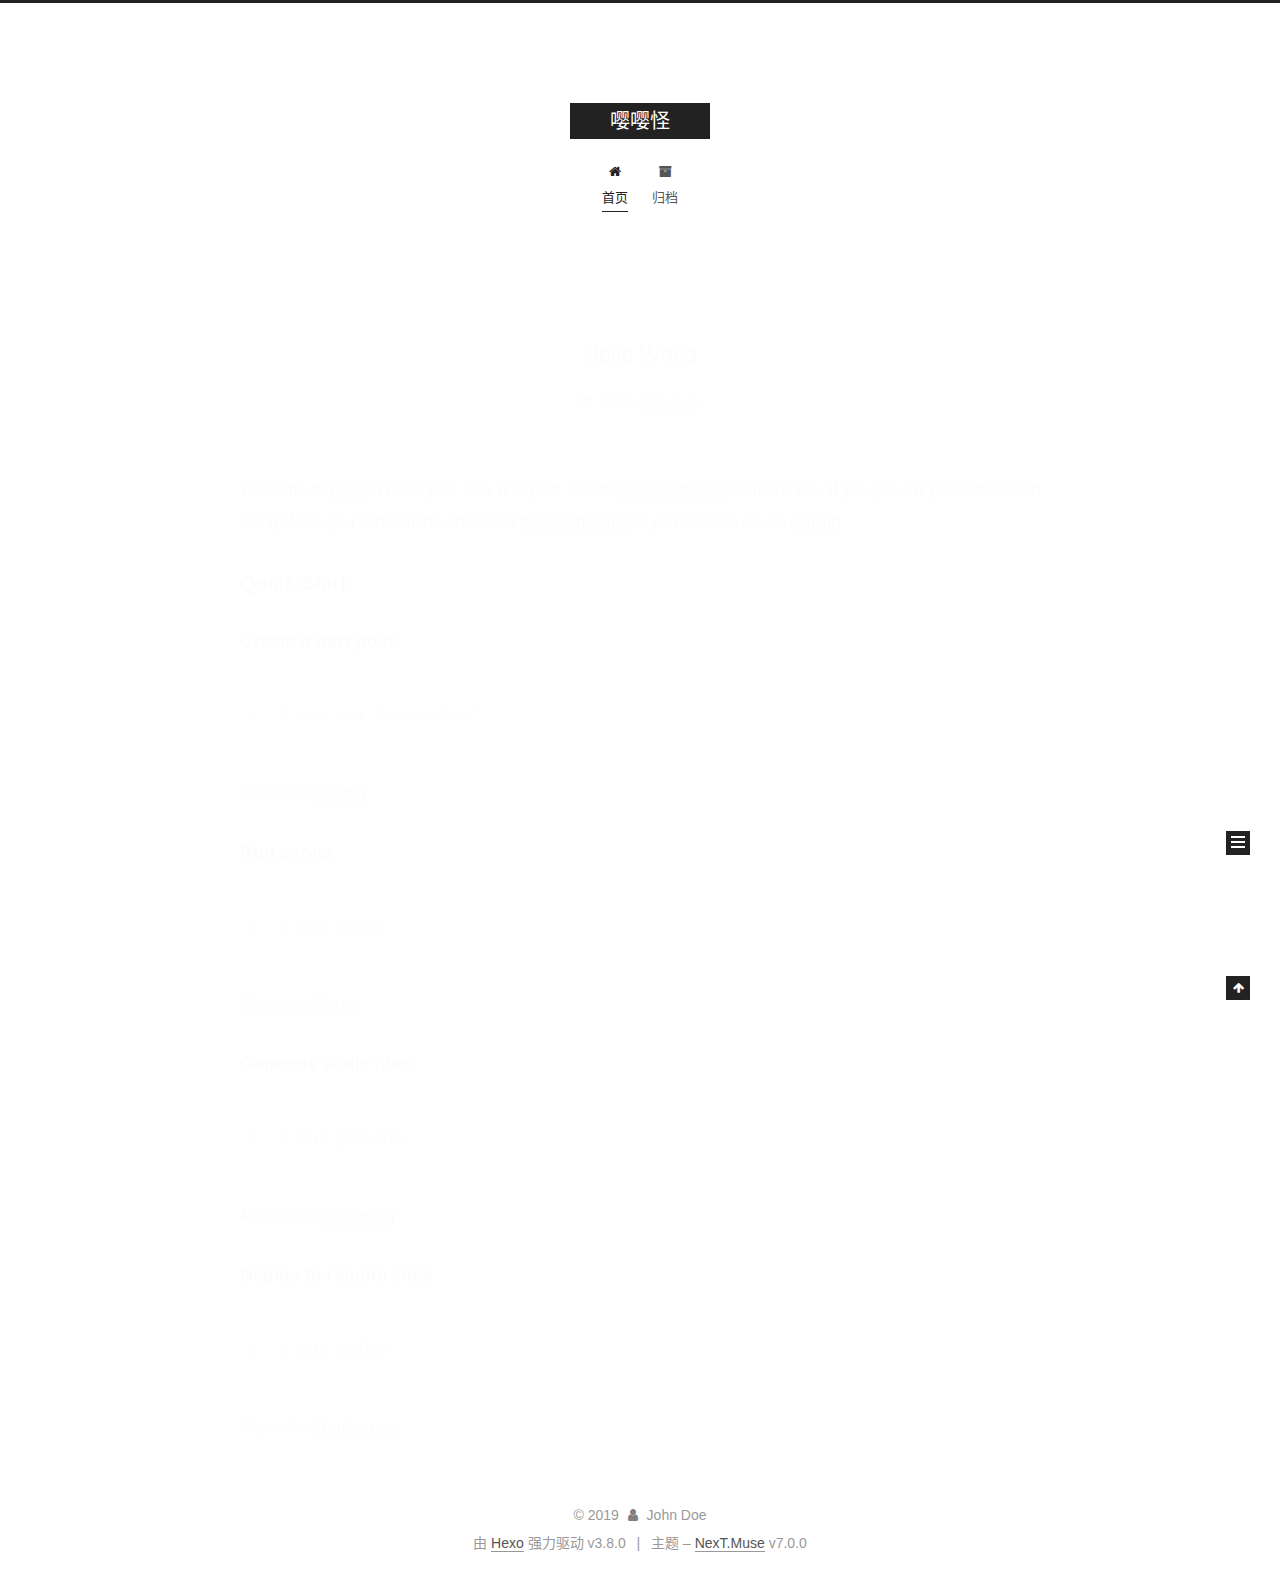
==== commit 45652847: "Site updated: 2019-02-17 09:37:19" ====
--- a/index.html
+++ b/index.html
@@ -1,4 +1,13 @@
 <!DOCTYPE html>
+
+
+
+
+
+
+
+
+
 
 
 
@@ -9,7 +18,7 @@
 <head><meta name="generator" content="Hexo 3.8.0">
   <meta charset="UTF-8">
 <meta http-equiv="X-UA-Compatible" content="IE=edge">
-<meta name="viewport" content="width=device-width, initial-scale=1, maximum-scale=1">
+<meta name="viewport" content="width=device-width, initial-scale=1, maximum-scale=2">
 <meta name="theme-color" content="#222">
 
 
@@ -20,89 +29,57 @@
 
 
 
-<meta http-equiv="Cache-Control" content="no-transform">
-<meta http-equiv="Cache-Control" content="no-siteapp">
-
-
-
-
-
-
-
-
-
-
-
-
-
-
-
-
-  
-  
-  <link href="/lib/fancybox/source/jquery.fancybox.css?v=2.1.5" rel="stylesheet" type="text/css">
-
-
-
-
-
-
-
-<link href="/lib/font-awesome/css/font-awesome.min.css?v=4.6.2" rel="stylesheet" type="text/css">
-
-<link href="/css/main.css?v=5.1.4" rel="stylesheet" type="text/css">
-
-
-  <link rel="apple-touch-icon" sizes="180x180" href="/images/apple-touch-icon-next.png?v=5.1.4">
-
-
-  <link rel="icon" type="image/png" sizes="32x32" href="/images/favicon-32x32-next.png?v=5.1.4">
-
-
-  <link rel="icon" type="image/png" sizes="16x16" href="/images/favicon-16x16-next.png?v=5.1.4">
-
-
-  <link rel="mask-icon" href="/images/logo.svg?v=5.1.4" color="#222">
-
-
-
-
-
-  <meta name="keywords" content="Hexo, NexT">
-
-
-
-
-
-
-
-
-
-
-<meta property="og:type" content="website">
-<meta property="og:title" content="嘤嘤怪">
-<meta property="og:url" content="https://1250245357.github.io/index.html">
-<meta property="og:site_name" content="嘤嘤怪">
-<meta property="og:locale" content="zh-CN">
-<meta name="twitter:card" content="summary">
-<meta name="twitter:title" content="嘤嘤怪">
-
-
-
-<script type="text/javascript" id="hexo.configurations">
+
+
+
+
+
+
+
+
+
+
+
+
+
+
+
+
+
+<link rel="stylesheet" href="/lib/font-awesome/css/font-awesome.min.css?v=4.6.2">
+
+<link rel="stylesheet" href="/css/main.css?v=7.0.0">
+
+
+  <link rel="apple-touch-icon" sizes="180x180" href="/images/apple-touch-icon-next.png?v=7.0.0">
+
+
+  <link rel="icon" type="image/png" sizes="32x32" href="/images/favicon-32x32-next.png?v=7.0.0">
+
+
+  <link rel="icon" type="image/png" sizes="16x16" href="/images/favicon-16x16-next.png?v=7.0.0">
+
+
+  <link rel="mask-icon" href="/images/logo.svg?v=7.0.0" color="#222">
+
+
+
+
+
+
+
+<script id="hexo.configurations">
   var NexT = window.NexT || {};
   var CONFIG = {
     root: '/',
     scheme: 'Muse',
-    version: '5.1.4',
+    version: '7.0.0',
     sidebar: {"position":"left","display":"post","offset":12,"b2t":false,"scrollpercent":false,"onmobile":false},
-    fancybox: true,
+    fancybox: false,
+    fastclick: false,
+    lazyload: false,
     tabs: true,
     motion: {"enable":true,"async":false,"transition":{"post_block":"fadeIn","post_header":"slideDownIn","post_body":"slideDownIn","coll_header":"slideLeftIn","sidebar":"slideUpIn"}},
-    duoshuo: {
-      userId: '0',
-      author: 'Author'
-    },
     algolia: {
       applicationID: '',
       apiKey: '',
@@ -114,12 +91,33 @@
 </script>
 
 
+  
+
+
+
+
+  <meta property="og:type" content="website">
+<meta property="og:title" content="嘤嘤怪">
+<meta property="og:url" content="https://1250245357.github.io/index.html">
+<meta property="og:site_name" content="嘤嘤怪">
+<meta property="og:locale" content="zh-CN">
+<meta name="twitter:card" content="summary">
+<meta name="twitter:title" content="嘤嘤怪">
+
+
+
+
+
 
   <link rel="canonical" href="https://1250245357.github.io/">
 
 
 
-
+<script id="page.configurations">
+  CONFIG.page = {
+    sidebar: "",
+  };
+</script>
 
   <title>嘤嘤怪</title>
   
@@ -130,6 +128,35 @@
 
 
 
+
+
+
+
+
+  <noscript>
+  <style>
+  .use-motion .motion-element,
+  .use-motion .brand,
+  .use-motion .menu-item,
+  .sidebar-inner,
+  .use-motion .post-block,
+  .use-motion .pagination,
+  .use-motion .comments,
+  .use-motion .post-header,
+  .use-motion .post-body,
+  .use-motion .collection-title { opacity: initial; }
+
+  .use-motion .logo,
+  .use-motion .site-title,
+  .use-motion .site-subtitle {
+    opacity: initial;
+    top: initial;
+  }
+
+  .use-motion .logo-line-before i { left: initial; }
+  .use-motion .logo-line-after i { right: initial; }
+  </style>
+</noscript>
 
 </head>
 
@@ -146,7 +173,7 @@
 
     <header id="header" class="header" itemscope="" itemtype="http://schema.org/WPHeader">
       <div class="header-inner"><div class="site-brand-wrapper">
-  <div class="site-meta ">
+  <div class="site-meta">
     
 
     <div class="custom-logo-site-title">
@@ -156,13 +183,12 @@
         <span class="logo-line-after"><i></i></span>
       </a>
     </div>
-      
-        <p class="site-subtitle"></p>
-      
+    
+    
   </div>
 
   <div class="site-nav-toggle">
-    <button>
+    <button aria-label="切换导航栏">
       <span class="btn-bar"></span>
       <span class="btn-bar"></span>
       <span class="btn-bar"></span>
@@ -170,48 +196,76 @@
   </div>
 </div>
 
+
+
 <nav class="site-nav">
   
-
-  
     <ul id="menu" class="menu">
       
         
-        <li class="menu-item menu-item-home">
-          <a href="/" rel="section">
-            
-              <i class="menu-item-icon fa fa-fw fa-home"></i> <br>
-            
-            Home
-          </a>
-        </li>
-      
-        
-        <li class="menu-item menu-item-archives">
-          <a href="/archives/" rel="section">
-            
-              <i class="menu-item-icon fa fa-fw fa-archive"></i> <br>
-            
-            Archives
-          </a>
-        </li>
-      
-
+        
+        
+          
+          <li class="menu-item menu-item-home menu-item-active">
+
+    
+    
+    
+      
+    
+
+    
+
+    <a href="/" rel="section"><i class="menu-item-icon fa fa-fw fa-home"></i> <br>首页</a>
+
+  </li>
+        
+        
+        
+          
+          <li class="menu-item menu-item-archives">
+
+    
+    
+    
+      
+    
+
+    
+
+    <a href="/archives/" rel="section"><i class="menu-item-icon fa fa-fw fa-archive"></i> <br>归档</a>
+
+  </li>
+
+      
       
     </ul>
   
 
   
+    
+
+  
+
+  
 </nav>
 
 
 
- </div>
+  
+
+
+
+</div>
     </header>
+
+    
+
 
     <main id="main" class="main">
       <div class="main-inner">
         <div class="content-wrap">
+          
           <div id="content" class="content">
             
   <section id="posts" class="posts-expand">
@@ -222,6 +276,8 @@
 
   
   
+  
+
   
 
   <article class="post post-type-normal" itemscope="" itemtype="http://schema.org/Article">
@@ -248,23 +304,33 @@
         
           <h1 class="post-title" itemprop="name headline">
                 
-                <a class="post-title-link" href="/2019/02/09/hello-world/" itemprop="url">Hello World</a></h1>
+                
+                <a href="/2019/02/09/hello-world/" class="post-title-link" itemprop="url">Hello World</a>
+              
+            
+          </h1>
         
 
         <div class="post-meta">
           <span class="post-time">
+
+            
+            
+            
+
             
               <span class="post-meta-item-icon">
                 <i class="fa fa-calendar-o"></i>
               </span>
               
-                <span class="post-meta-item-text">Posted on</span>
-              
-              <time title="Post created" itemprop="dateCreated datePublished" datetime="2019-02-09T19:11:17+08:00">
-                2019-02-09
-              </time>
-            
-
+                <span class="post-meta-item-text">发表于</span>
+              
+
+              
+                
+              
+
+              <time title="创建时间：2019-02-09 19:11:17" itemprop="dateCreated datePublished" datetime="2019-02-09T19:11:17+08:00">2019-02-09</time>
             
 
             
@@ -273,6 +339,7 @@
           
 
           
+            
             
           
 
@@ -314,12 +381,18 @@
         
       
     </div>
-    
-    
-    
-
-    
-
+
+    
+
+    
+    
+    
+
+    
+
+    
+      
+    
     
 
     
@@ -350,9 +423,6 @@
 
 
           </div>
-          
-
-
           
 
         </div>
@@ -375,7 +445,7 @@
 
       
 
-      <section class="site-overview-wrap sidebar-panel sidebar-panel-active">
+      <div class="site-overview-wrap sidebar-panel sidebar-panel-active">
         <div class="site-overview">
           <div class="site-author motion-element" itemprop="author" itemscope="" itemtype="http://schema.org/Person">
             
@@ -383,39 +453,41 @@
               <p class="site-description motion-element" itemprop="description"></p>
           </div>
 
-          <nav class="site-state motion-element">
-
-            
-              <div class="site-state-item site-state-posts">
-              
-                <a href="/archives/">
-              
-                  <span class="site-state-item-count">1</span>
-                  <span class="site-state-item-name">posts</span>
-                </a>
-              </div>
-            
-
-            
-
-            
-
-          </nav>
-
-          
-
-          
-
-          
-          
-
-          
-          
-
+          
+            <nav class="site-state motion-element">
+              
+                <div class="site-state-item site-state-posts">
+                
+                  <a href="/archives/">
+                
+                    <span class="site-state-item-count">1</span>
+                    <span class="site-state-item-name">日志</span>
+                  </a>
+                </div>
+              
+
+              
+
+              
+            </nav>
+          
+
+          
+
+          
+
+          
+
+          
+          
+
+          
+            
+          
           
 
         </div>
-      </section>
+      </div>
 
       
 
@@ -432,16 +504,18 @@
     <footer id="footer" class="footer">
       <div class="footer-inner">
         <div class="copyright">&copy; <span itemprop="copyrightYear">2019</span>
-  <span class="with-love">
+  <span class="with-love" id="animate">
     <i class="fa fa-user"></i>
   </span>
   <span class="author" itemprop="copyrightHolder">John Doe</span>
 
   
+
+  
 </div>
 
 
-  <div class="powered-by">Powered by <a class="theme-link" target="_blank" href="https://hexo.io">Hexo</a></div>
+  <div class="powered-by">由 <a href="https://hexo.io" class="theme-link" rel="noopener" target="_blank">Hexo</a> 强力驱动 v3.8.0</div>
 
 
 
@@ -449,12 +523,13 @@
 
 
 
-  <div class="theme-info">Theme &mdash; <a class="theme-link" target="_blank" href="https://github.com/iissnan/hexo-theme-next">NexT.Muse</a> v5.1.4</div>
-
-
-
-
-        
+  <div class="theme-info">主题 – <a href="https://theme-next.org" class="theme-link" rel="noopener" target="_blank">NexT.Muse</a> v7.0.0</div>
+
+
+
+
+        
+
 
 
 
@@ -475,11 +550,14 @@
 
     
 
+    
+
+    
   </div>
 
   
 
-<script type="text/javascript">
+<script>
   if (Object.prototype.toString.call(window.Promise) !== '[object Function]') {
     window.Promise = null;
   }
@@ -493,117 +571,86 @@
 
 
 
-  
-
-
-
-
-
-
-
-
-
-
-
-
-  
-  
-    <script type="text/javascript" src="/lib/jquery/index.js?v=2.1.3"></script>
-  
-
-  
-  
-    <script type="text/javascript" src="/lib/fastclick/lib/fastclick.min.js?v=1.0.6"></script>
-  
-
-  
-  
-    <script type="text/javascript" src="/lib/jquery_lazyload/jquery.lazyload.js?v=1.9.7"></script>
-  
-
-  
-  
-    <script type="text/javascript" src="/lib/velocity/velocity.min.js?v=1.2.1"></script>
-  
-
-  
-  
-    <script type="text/javascript" src="/lib/velocity/velocity.ui.min.js?v=1.2.1"></script>
-  
-
-  
-  
-    <script type="text/javascript" src="/lib/fancybox/source/jquery.fancybox.pack.js?v=2.1.5"></script>
-  
-
-
-  
-
-
-  <script type="text/javascript" src="/js/src/utils.js?v=5.1.4"></script>
-
-  <script type="text/javascript" src="/js/src/motion.js?v=5.1.4"></script>
-
-
-
-  
-  
-
-  
-
-  
-
-
-  <script type="text/javascript" src="/js/src/bootstrap.js?v=5.1.4"></script>
-
-
-
-  
-
-
-  
-
-
-
-
-	
-
-
-
-
-
-  
-
-
-
-
-
-  
-
-
-
-
-
-
-
-
-
-
-
-
-  
-
-
-
-
-
-  
-
-  
-
-  
-
-  
+
+
+
+
+
+
+
+
+
+
+
+
+
+
+
+
+
+  
+  <script src="/lib/jquery/index.js?v=2.1.3"></script>
+
+  
+  <script src="/lib/velocity/velocity.min.js?v=1.2.1"></script>
+
+  
+  <script src="/lib/velocity/velocity.ui.min.js?v=1.2.1"></script>
+
+
+  
+
+
+  <script src="/js/src/utils.js?v=7.0.0"></script>
+
+  <script src="/js/src/motion.js?v=7.0.0"></script>
+
+
+
+  
+  
+
+
+  <script src="/js/src/schemes/muse.js?v=7.0.0"></script>
+
+
+
+  
+
+  
+
+
+  <script src="/js/src/bootstrap.js?v=7.0.0"></script>
+
+
+
+  
+
+
+
+  
+
+
+
+
+  
+
+  
+
+  
+
+  
+
+  
+
+  
+
+  
+
+  
+
+  
+
   
 
   
--- a/css/main.css
+++ b/css/main.css
@@ -201,7 +201,7 @@
     padding-right: 0 !important;
   }
 }
-@media (min-width: 1600px) {
+@media (min-width: 1200px) {
   body {
     font-size: 16px;
   }
@@ -218,6 +218,7 @@
   line-height: 1.5;
   font-family: 'Lato', "PingFang SC", "Microsoft YaHei", sans-serif;
 }
+h1,
 h2,
 h3,
 h4,
@@ -228,62 +229,103 @@
 h1 {
   font-size: 22px;
 }
+h1 code {
+  font-size: 22px;
+}
 @media (max-width: 767px) {
   h1 {
     font-size: 18px;
   }
+  h1 code {
+    font-size: 18px;
+  }
 }
 h2 {
   font-size: 20px;
 }
+h2 code {
+  font-size: 20px;
+}
 @media (max-width: 767px) {
   h2 {
     font-size: 16px;
   }
+  h2 code {
+    font-size: 16px;
+  }
 }
 h3 {
   font-size: 18px;
 }
+h3 code {
+  font-size: 18px;
+}
 @media (max-width: 767px) {
   h3 {
     font-size: 14px;
   }
+  h3 code {
+    font-size: 14px;
+  }
 }
 h4 {
   font-size: 16px;
 }
+h4 code {
+  font-size: 16px;
+}
 @media (max-width: 767px) {
   h4 {
     font-size: 12px;
   }
+  h4 code {
+    font-size: 12px;
+  }
 }
 h5 {
   font-size: 14px;
 }
+h5 code {
+  font-size: 14px;
+}
 @media (max-width: 767px) {
   h5 {
     font-size: 10px;
   }
+  h5 code {
+    font-size: 10px;
+  }
 }
 h6 {
   font-size: 12px;
 }
+h6 code {
+  font-size: 12px;
+}
 @media (max-width: 767px) {
   h6 {
     font-size: 8px;
   }
+  h6 code {
+    font-size: 8px;
+  }
 }
 p {
   margin: 0 0 20px 0;
 }
-a {
+a,
+span.exturl {
+  overflow-wrap: break-word;
+  word-wrap: break-word;
+  background-color: transparent;
   color: #555;
   text-decoration: none;
   outline: none;
   border-bottom: 1px solid #999;
-  word-wrap: break-word;
-}
-a:hover {
+  cursor: pointer;
+}
+a:hover,
+span.exturl:hover {
   color: #222;
   border-bottom-color: #222;
 }
@@ -398,15 +440,16 @@
 .use-motion .motion-element {
   opacity: 0;
 }
+.table-container {
+  margin: 20px 0;
+  overflow: auto;
+  -webkit-overflow-scrolling: touch;
+}
 table {
-  margin: 20px 0;
   width: 100%;
   border-collapse: collapse;
   border-spacing: 0;
-  border: 1px solid #ddd;
   font-size: 14px;
-  table-layout: fixed;
-  word-wrap: break-all;
 }
 table>tbody>tr:nth-of-type(odd) {
   background-color: #f9f9f9;
@@ -424,8 +467,8 @@
 }
 th,
 td {
+  border: 1px solid #ddd;
   border-bottom: 3px solid #ddd;
-  border-right: 1px solid #eee;
 }
 th {
   padding-bottom: 10px;
@@ -440,41 +483,48 @@
 }
 .container {
   position: relative;
-  min-height: 100%;
 }
 .header-inner {
   margin: 0 auto;
   padding: 100px 0 70px;
   width: 700px;
 }
+@media (min-width: 1200px) {
+  .container .header-inner {
+    width: 800px;
+  }
+}
 @media (min-width: 1600px) {
   .container .header-inner {
     width: 900px;
   }
 }
-.main {
-  padding-bottom: 150px;
-}
 .main-inner {
   margin: 0 auto;
   width: 700px;
 }
+@media (min-width: 1200px) {
+  .container .main-inner {
+    width: 800px;
+  }
+}
 @media (min-width: 1600px) {
   .container .main-inner {
     width: 900px;
   }
 }
 .footer {
-  position: absolute;
-  left: 0;
-  bottom: 0;
-  width: 100%;
-  min-height: 50px;
+  padding: 20px 0;
 }
 .footer-inner {
   box-sizing: border-box;
-  margin: 20px auto;
+  margin: 0px auto;
   width: 700px;
+}
+@media (min-width: 1200px) {
+  .container .footer-inner {
+    width: 800px;
+  }
 }
 @media (min-width: 1600px) {
   .container .footer-inner {
@@ -486,7 +536,7 @@
   overflow: auto;
   margin: 20px 0;
   padding: 0;
-  font-size: 13px;
+  font-size: 14px;
   color: #4d4d4c;
   background: #f7f7f7;
   line-height: 1.6;
@@ -496,12 +546,13 @@
   font-family: consolas, Menlo, "PingFang SC", "Microsoft YaHei", monospace;
 }
 code {
+  overflow-wrap: break-word;
+  word-wrap: break-word;
   padding: 2px 4px;
-  word-wrap: break-word;
   color: #555;
   background: #eee;
   border-radius: 3px;
-  font-size: 13px;
+  font-size: 14px;
 }
 pre {
   padding: 10px;
@@ -534,6 +585,10 @@
   color: #4d4d4c;
   line-height: 1em;
   margin-bottom: 1em;
+  margin: 0em;
+  padding: 0.5em;
+  background: #eee;
+  border-bottom: 1px solid #e9e9e9;
 }
 .highlight figcaption:before,
 .highlight figcaption:after {
@@ -593,6 +648,7 @@
 pre .variable,
 pre .attribute,
 pre .tag,
+pre .name,
 pre .regexp,
 pre .ruby .constant,
 pre .xml .tag .title,
@@ -607,6 +663,7 @@
 pre .number,
 pre .preprocessor,
 pre .built_in,
+pre .builtin-name,
 pre .literal,
 pre .params,
 pre .constant,
@@ -616,13 +673,13 @@
 pre .ruby .class .title,
 pre .css .rules .attribute,
 pre .string,
+pre .symbol,
 pre .value,
 pre .inheritance,
 pre .header,
 pre .ruby .symbol,
 pre .xml .cdata,
 pre .special,
-pre .number,
 pre .formula {
   color: #718c00;
 }
@@ -644,18 +701,8 @@
 pre .javascript .function {
   color: #8959a8;
 }
-.full-image.full-image.full-image.full-image {
+.posts-expand .post-body img.full-image {
   border: none;
-  max-width: 100%;
-  width: auto;
-  margin: 20px auto 25px;
-}
-@media (min-width: 992px) {
-  .full-image.full-image.full-image.full-image {
-    max-width: none;
-    width: 110%;
-    margin: 25px -5%;
-  }
 }
 .blockquote-center,
 .page-home .post-type-quote blockquote,
@@ -1055,6 +1102,9 @@
 .tag-cloud a {
   display: inline-block;
   margin: 10px;
+}
+.tag-cloud a:hover {
+  color: #222 !important;
 }
 .back-to-top {
   box-sizing: border-box;
@@ -1143,7 +1193,8 @@
 }
 .use-motion .logo,
 .use-motion .site-title,
-.use-motion .site-subtitle {
+.use-motion .site-subtitle,
+.use-motion .custom-logo-image {
   opacity: 0;
   position: relative;
   top: -10px;
@@ -1199,7 +1250,8 @@
     margin-top: 10px;
   }
 }
-.menu .menu-item a {
+.menu .menu-item a,
+.menu .menu-item span.exturl {
   display: block;
   font-size: 13px;
   line-height: inherit;
@@ -1209,7 +1261,8 @@
   transition-timing-function: ease-in-out;
   transition-delay: 0s;
 }
-.menu .menu-item a:hover {
+.menu .menu-item a:hover,
+.menu .menu-item span.exturl:hover {
   border-bottom-color: #222;
 }
 .menu .menu-item .fa {
@@ -1219,12 +1272,13 @@
   opacity: 0;
 }
 .post-body {
+  overflow-wrap: break-word;
+  word-wrap: break-word;
   font-family: 'Lato', "PingFang SC", "Microsoft YaHei", sans-serif;
 }
-@media (max-width: 767px) {
-  .post-body {
-    word-break: break-word;
-  }
+.post-body .exturl .fa {
+  font-size: 14px;
+  margin-left: 4px;
 }
 .post-body .fancybox img {
   display: block !important;
@@ -1322,17 +1376,14 @@
 .posts-expand .post-body h6:hover .header-anchor {
   visibility: visible;
 }
-.posts-expand .post-body ul li {
+.posts-expand .post-body ul > li {
   list-style: circle;
 }
 .posts-expand .post-body img {
   box-sizing: border-box;
-  margin: auto;
+  margin: 0 auto 25px;
   padding: 3px;
   border: 1px solid #ddd;
-}
-.posts-expand .post-body .fancybox img {
-  margin: 0 auto 25px;
 }
 @media (max-width: 767px) {
   .posts-collapse {
@@ -1442,7 +1493,8 @@
   margin-left: 3px;
   opacity: 0.6;
 }
-.posts-collapse .post-title a {
+.posts-collapse .post-title a,
+.posts-collapse .post-title span.exturl {
   color: #666;
   border-bottom: none;
 }
@@ -1453,8 +1505,9 @@
   display: none;
 }
 .posts-expand .post-title {
+  overflow-wrap: break-word;
+  word-wrap: break-word;
   text-align: center;
-  word-break: break-word;
   font-weight: 400;
 }
 .posts-expand .post-title-link {
@@ -1492,7 +1545,8 @@
   transform: scaleX(1);
 }
 .posts-expand .post-title-link .fa {
-  font-size: 16px;
+  font-size: 20px;
+  margin-left: 5px;
 }
 .posts-expand .post-meta {
   margin: 3px 0 60px 0;
@@ -1513,6 +1567,10 @@
   font-size: 14px;
   margin-top: 2px;
 }
+.posts-expand .post-meta time {
+  border-bottom: 1px dashed #999;
+  cursor: help;
+}
 .post-meta-divider {
   margin: 0 0.5em;
 }
@@ -1536,11 +1594,6 @@
 }
 @media (max-width: 767px) {
   .post-meta-item-text {
-    display: none;
-  }
-}
-@media (max-width: 767px) {
-  .posts-expand .post-comments-count {
     display: none;
   }
 }
@@ -1588,23 +1641,20 @@
   top: 2px;
 }
 .post-nav-item .fa {
-  position: absolute;
-  top: 8px;
-  left: 0;
   font-size: 12px;
+  margin-right: 5px;
 }
 .post-nav-next a {
-  padding-left: 15px;
+  padding-left: 5px;
 }
 .post-nav-prev {
   text-align: right;
 }
 .post-nav-prev a {
-  padding-right: 15px;
+  padding-right: 5px;
 }
 .post-nav-prev .fa {
-  right: 0;
-  left: auto;
+  margin-left: 5px;
 }
 .posts-expand .post-eof {
   display: block;
@@ -1669,11 +1719,13 @@
   background: #222;
   -webkit-transform: translateZ(0);
 }
-.sidebar a {
+.sidebar a,
+.sidebar .exturl {
   color: #999;
   border-bottom-color: #555;
 }
-.sidebar a:hover {
+.sidebar a:hover,
+.sidebar .exturl:hover {
   color: #eee;
 }
 @media (min-width: 768px) and (max-width: 991px) {
@@ -1698,6 +1750,20 @@
 .site-overview {
   overflow-y: auto;
   overflow-x: hidden;
+}
+.cc-license {
+  margin-top: 10px;
+  text-align: center;
+}
+.cc-license .cc-opacity {
+  opacity: 0.7;
+  border-bottom: none;
+}
+.cc-license .cc-opacity:hover {
+  opacity: 0.9;
+}
+.cc-license img {
+  display: inline-block;
 }
 .sidebar-toggle {
   position: fixed;
@@ -1741,6 +1807,7 @@
   max-width: 96px;
   height: auto;
   border: 2px solid #333;
+  opacity: 1;
 }
 .site-author-name {
   margin: 5px 0 0;
@@ -1806,7 +1873,8 @@
 .links-of-author {
   margin-top: 20px;
 }
-.links-of-author a {
+.links-of-author a,
+.links-of-author .exturl {
   display: inline-block;
   vertical-align: middle;
   margin-right: 10px;
@@ -1814,7 +1882,8 @@
   border-bottom-color: #555;
   font-size: 13px;
 }
-.links-of-author a:before {
+.links-of-author a:before,
+.links-of-author .exturl:before {
   display: inline-block;
   vertical-align: middle;
   margin-right: 3px;
@@ -1822,7 +1891,7 @@
   width: 4px;
   height: 4px;
   border-radius: 50%;
-  background: #fec19a;
+  background: #ff593e;
 }
 .links-of-blogroll {
   font-size: 13px;
@@ -1840,7 +1909,8 @@
 .links-of-blogroll-item {
   padding: 2px 10px;
 }
-.links-of-blogroll-item a {
+.links-of-blogroll-item a,
+.links-of-blogroll-item span.exturl {
   max-width: 280px;
   box-sizing: border-box;
   display: inline-block;
@@ -1916,7 +1986,6 @@
 .post-toc .nav-item {
   overflow: hidden;
   text-overflow: ellipsis;
-  text-align: justify;
   white-space: nowrap;
   line-height: 1.8;
 }
@@ -1955,284 +2024,131 @@
 .with-love {
   display: inline-block;
   margin: 0 5px;
+  color: #808080;
 }
 .powered-by,
 .theme-info {
   display: inline-block;
 }
-.cc-license {
-  margin-top: 10px;
-  text-align: center;
-}
-.cc-license .cc-opacity {
-  opacity: 0.7;
-  border-bottom: none;
-}
-.cc-license .cc-opacity:hover {
-  opacity: 0.9;
-}
-.cc-license img {
-  display: inline-block;
-}
-.theme-next #ds-thread #ds-reset {
-  color: #555;
-}
-.theme-next #ds-thread #ds-reset .ds-replybox {
-  margin-bottom: 30px;
-}
-.theme-next #ds-thread #ds-reset .ds-replybox .ds-avatar,
-.theme-next #ds-reset .ds-avatar img {
-  box-shadow: none;
-}
-.theme-next #ds-thread #ds-reset .ds-textarea-wrapper {
-  border-color: #c7d4e1;
-  background: none;
-  border-top-right-radius: 3px;
-  border-top-left-radius: 3px;
-}
-.theme-next #ds-thread #ds-reset .ds-textarea-wrapper textarea {
-  height: 60px;
-}
-.theme-next #ds-reset .ds-rounded-top {
-  border-radius: 0;
-}
-.theme-next #ds-thread #ds-reset .ds-post-toolbar {
-  box-sizing: border-box;
-  border: 1px solid #c7d4e1;
-  background: #f6f8fa;
-}
-.theme-next #ds-thread #ds-reset .ds-post-options {
-  height: 40px;
-  border: none;
-  background: none;
-}
-.theme-next #ds-thread #ds-reset .ds-toolbar-buttons {
-  top: 11px;
-}
-.theme-next #ds-thread #ds-reset .ds-sync {
-  top: 5px;
-}
-.theme-next #ds-thread #ds-reset .ds-post-button {
-  top: 4px;
-  right: 5px;
-  width: 90px;
-  height: 30px;
-  border: 1px solid #c5ced7;
-  border-radius: 3px;
-  background-image: linear-gradient(#fbfbfc, #f5f7f9);
-  color: #60676d;
-}
-.theme-next #ds-thread #ds-reset .ds-post-button:hover {
-  background-position: 0 -30px;
-  color: #60676d;
-}
-.theme-next #ds-thread #ds-reset .ds-comments-info {
-  padding: 10px 0;
-}
-.theme-next #ds-thread #ds-reset .ds-sort {
-  display: none;
-}
-.theme-next #ds-thread #ds-reset li.ds-tab a.ds-current {
-  border: none;
-  background: #f6f8fa;
-  color: #60676d;
-}
-.theme-next #ds-thread #ds-reset li.ds-tab a.ds-current:hover {
-  background-color: #e9f0f7;
-  color: #60676d;
-}
-.theme-next #ds-thread #ds-reset li.ds-tab a {
-  border-radius: 2px;
-  padding: 5px;
-}
-.theme-next #ds-thread #ds-reset .ds-login-buttons p {
-  color: #999;
-  line-height: 36px;
-}
-.theme-next #ds-thread #ds-reset .ds-login-buttons .ds-service-list li {
-  height: 28px;
-}
-.theme-next #ds-thread #ds-reset .ds-service-list a {
-  background: none;
-  padding: 5px;
-  border: 1px solid;
-  border-radius: 3px;
-  text-align: center;
-}
-.theme-next #ds-thread #ds-reset .ds-service-list a:hover {
-  color: #fff;
-  background: #666;
-}
-.theme-next #ds-thread #ds-reset .ds-service-list .ds-weibo {
-  color: #fc9b00;
-  border-color: #fc9b00;
-}
-.theme-next #ds-thread #ds-reset .ds-service-list .ds-weibo:hover {
-  background: #fc9b00;
-}
-.theme-next #ds-thread #ds-reset .ds-service-list .ds-qq {
-  color: #60a3ec;
-  border-color: #60a3ec;
-}
-.theme-next #ds-thread #ds-reset .ds-service-list .ds-qq:hover {
-  background: #60a3ec;
-}
-.theme-next #ds-thread #ds-reset .ds-service-list .ds-renren {
-  color: #2e7ac4;
-  border-color: #2e7ac4;
-}
-.theme-next #ds-thread #ds-reset .ds-service-list .ds-renren:hover {
-  background: #2e7ac4;
-}
-.theme-next #ds-thread #ds-reset .ds-service-list .ds-douban {
-  color: #37994c;
-  border-color: #37994c;
-}
-.theme-next #ds-thread #ds-reset .ds-service-list .ds-douban:hover {
-  background: #37994c;
-}
-.theme-next #ds-thread #ds-reset .ds-service-list .ds-kaixin {
-  color: #fef20d;
-  border-color: #fef20d;
-}
-.theme-next #ds-thread #ds-reset .ds-service-list .ds-kaixin:hover {
-  background: #fef20d;
-}
-.theme-next #ds-thread #ds-reset .ds-service-list .ds-netease {
-  color: #f00;
-  border-color: #f00;
-}
-.theme-next #ds-thread #ds-reset .ds-service-list .ds-netease:hover {
-  background: #f00;
-}
-.theme-next #ds-thread #ds-reset .ds-service-list .ds-sohu {
-  color: #ffcb05;
-  border-color: #ffcb05;
-}
-.theme-next #ds-thread #ds-reset .ds-service-list .ds-sohu:hover {
-  background: #ffcb05;
-}
-.theme-next #ds-thread #ds-reset .ds-service-list .ds-baidu {
-  color: #2831e0;
-  border-color: #2831e0;
-}
-.theme-next #ds-thread #ds-reset .ds-service-list .ds-baidu:hover {
-  background: #2831e0;
-}
-.theme-next #ds-thread #ds-reset .ds-service-list .ds-google {
-  color: #166bec;
-  border-color: #166bec;
-}
-.theme-next #ds-thread #ds-reset .ds-service-list .ds-google:hover {
-  background: #166bec;
-}
-.theme-next #ds-thread #ds-reset .ds-service-list .ds-weixin {
-  color: #00ce0d;
-  border-color: #00ce0d;
-}
-.theme-next #ds-thread #ds-reset .ds-service-list .ds-weixin:hover {
-  background: #00ce0d;
-}
-.theme-next #ds-thread #ds-reset .ds-service-list .ds-more-services {
-  border: none;
-}
-.theme-next #ds-thread #ds-reset .ds-service-list .ds-more-services:hover {
-  background: none;
-}
-.theme-next #ds-reset .duoshuo-ua-admin {
-  display: inline-block;
-  color: #f00;
-}
-.theme-next #ds-reset .duoshuo-ua-platform,
-.theme-next #ds-reset .duoshuo-ua-browser {
-  color: #ccc;
-}
-.theme-next #ds-reset .duoshuo-ua-platform .fa,
-.theme-next #ds-reset .duoshuo-ua-browser .fa {
-  display: inline-block;
-  margin-right: 3px;
-}
-.theme-next #ds-reset .duoshuo-ua-separator {
-  display: inline-block;
-  margin-left: 5px;
-}
-.theme-next .this_ua {
-  background-color: #ccc !important;
-  border-radius: 4px;
-  padding: 0 5px !important;
-  margin: 1px 1px !important;
-  border: 1px solid #bbb !important;
-  color: #fff;
-  display: inline-block !important;
-}
-.theme-next .this_ua.admin {
-  background-color: #d9534f !important;
-  border-color: #d9534f !important;
-}
-.theme-next .this_ua.platform.iOS,
-.theme-next .this_ua.platform.Mac,
-.theme-next .this_ua.platform.Windows {
-  background-color: #39b3d7 !important;
-  border-color: #46b8da !important;
-}
-.theme-next .this_ua.platform.Linux {
-  background-color: #3a3a3a !important;
-  border-color: #1f1f1f !important;
-}
-.theme-next .this_ua.platform.Android {
-  background-color: #00c47d !important;
-  border-color: #01b171 !important;
-}
-.theme-next .this_ua.browser.Mobile,
-.theme-next .this_ua.browser.Chrome {
-  background-color: #5cb85c !important;
-  border-color: #4cae4c !important;
-}
-.theme-next .this_ua.browser.Firefox {
-  background-color: #f0ad4e !important;
-  border-color: #eea236 !important;
-}
-.theme-next .this_ua.browser.Maxthon,
-.theme-next .this_ua.browser.IE {
-  background-color: #428bca !important;
-  border-color: #357ebd !important;
-}
-.theme-next .this_ua.browser.baidu,
-.theme-next .this_ua.browser.UCBrowser,
-.theme-next .this_ua.browser.Opera {
-  background-color: #d9534f !important;
-  border-color: #d43f3a !important;
-}
-.theme-next .this_ua.browser.Android,
-.theme-next .this_ua.browser.QQBrowser {
-  background-color: #78ace9 !important;
-  border-color: #4cae4c !important;
-}
-.post-spread {
-  margin-top: 20px;
-  text-align: center;
-}
-.jiathis_style {
-  display: inline-block;
-}
-.jiathis_style a {
-  border: none;
-}
-.fa {
-  font-family: FontAwesome !important;
-}
-.post-spread {
-  margin-top: 20px;
-  text-align: center;
-}
-.bdshare-slide-button-box a {
-  border: none;
-}
-.bdsharebuttonbox {
-  display: inline-block;
-}
-.bdsharebuttonbox a {
-  border: none;
+@-moz-keyframes iconAnimate {
+  0%, 100% {
+    -webkit-transform: scale(1);
+    -moz-transform: scale(1);
+    -ms-transform: scale(1);
+    -o-transform: scale(1);
+    transform: scale(1);
+  }
+  10%, 30% {
+    -webkit-transform: scale(0.9);
+    -moz-transform: scale(0.9);
+    -ms-transform: scale(0.9);
+    -o-transform: scale(0.9);
+    transform: scale(0.9);
+  }
+  20%, 40%, 60%, 80% {
+    -webkit-transform: scale(1.1);
+    -moz-transform: scale(1.1);
+    -ms-transform: scale(1.1);
+    -o-transform: scale(1.1);
+    transform: scale(1.1);
+  }
+  50%, 70% {
+    -webkit-transform: scale(1.1);
+    -moz-transform: scale(1.1);
+    -ms-transform: scale(1.1);
+    -o-transform: scale(1.1);
+    transform: scale(1.1);
+  }
+}
+@-webkit-keyframes iconAnimate {
+  0%, 100% {
+    -webkit-transform: scale(1);
+    -moz-transform: scale(1);
+    -ms-transform: scale(1);
+    -o-transform: scale(1);
+    transform: scale(1);
+  }
+  10%, 30% {
+    -webkit-transform: scale(0.9);
+    -moz-transform: scale(0.9);
+    -ms-transform: scale(0.9);
+    -o-transform: scale(0.9);
+    transform: scale(0.9);
+  }
+  20%, 40%, 60%, 80% {
+    -webkit-transform: scale(1.1);
+    -moz-transform: scale(1.1);
+    -ms-transform: scale(1.1);
+    -o-transform: scale(1.1);
+    transform: scale(1.1);
+  }
+  50%, 70% {
+    -webkit-transform: scale(1.1);
+    -moz-transform: scale(1.1);
+    -ms-transform: scale(1.1);
+    -o-transform: scale(1.1);
+    transform: scale(1.1);
+  }
+}
+@-o-keyframes iconAnimate {
+  0%, 100% {
+    -webkit-transform: scale(1);
+    -moz-transform: scale(1);
+    -ms-transform: scale(1);
+    -o-transform: scale(1);
+    transform: scale(1);
+  }
+  10%, 30% {
+    -webkit-transform: scale(0.9);
+    -moz-transform: scale(0.9);
+    -ms-transform: scale(0.9);
+    -o-transform: scale(0.9);
+    transform: scale(0.9);
+  }
+  20%, 40%, 60%, 80% {
+    -webkit-transform: scale(1.1);
+    -moz-transform: scale(1.1);
+    -ms-transform: scale(1.1);
+    -o-transform: scale(1.1);
+    transform: scale(1.1);
+  }
+  50%, 70% {
+    -webkit-transform: scale(1.1);
+    -moz-transform: scale(1.1);
+    -ms-transform: scale(1.1);
+    -o-transform: scale(1.1);
+    transform: scale(1.1);
+  }
+}
+@keyframes iconAnimate {
+  0%, 100% {
+    -webkit-transform: scale(1);
+    -moz-transform: scale(1);
+    -ms-transform: scale(1);
+    -o-transform: scale(1);
+    transform: scale(1);
+  }
+  10%, 30% {
+    -webkit-transform: scale(0.9);
+    -moz-transform: scale(0.9);
+    -ms-transform: scale(0.9);
+    -o-transform: scale(0.9);
+    transform: scale(0.9);
+  }
+  20%, 40%, 60%, 80% {
+    -webkit-transform: scale(1.1);
+    -moz-transform: scale(1.1);
+    -ms-transform: scale(1.1);
+    -o-transform: scale(1.1);
+    transform: scale(1.1);
+  }
+  50%, 70% {
+    -webkit-transform: scale(1.1);
+    -moz-transform: scale(1.1);
+    -ms-transform: scale(1.1);
+    -o-transform: scale(1.1);
+    transform: scale(1.1);
+  }
 }
 .local-search-pop-overlay {
   position: fixed;
@@ -2345,23 +2261,6 @@
   transform: translate(-50%, -50%);
   color: #ccc;
 }
-.site-uv,
-.site-pv,
-.page-pv {
-  display: inline-block;
-}
-.site-uv .busuanzi-value,
-.site-pv .busuanzi-value,
-.page-pv .busuanzi-value {
-  margin: 0 5px;
-}
-.site-uv {
-  margin-right: 10px;
-}
-.site-uv::after {
-  content: "|";
-  padding-left: 10px;
-}
 .page-archive .archive-page-counter {
   position: relative;
   top: 3px;
@@ -2384,6 +2283,10 @@
   border: 1px solid #fff;
   border-radius: 50%;
 }
+.page-archive .fa-external-link {
+  font-size: 15px;
+  margin-left: 5px;
+}
 .category-all-page .category-all-title {
   text-align: center;
 }
@@ -2480,9 +2383,10 @@
 }
 #schedule ul#event-list li.event-past {
   background: #fcfcfc;
+  padding: 15px 0 15px 10px;
 }
 #schedule ul#event-list li.event-past > * {
-  opacity: 0.6;
+  opacity: 0.9;
 }
 #schedule ul#event-list li.event-past h2.event-summary {
   color: #bbb;
@@ -2507,6 +2411,23 @@
 #schedule ul#event-list li.event-now * {
   color: #fff !important;
 }
+#schedule ul#event-list li.event-future {
+  background: #222;
+  color: #fff;
+  padding: 15px 0 15px 10px;
+}
+#schedule ul#event-list li.event-future h2.event-summary:before {
+  -webkit-transform: scale(1.2);
+  -moz-transform: scale(1.2);
+  -ms-transform: scale(1.2);
+  -o-transform: scale(1.2);
+  transform: scale(1.2);
+  color: #fff;
+  animation: dot-flash 1s alternate infinite ease-in-out;
+}
+#schedule ul#event-list li.event-future * {
+  color: #fff !important;
+}
 @-moz-keyframes dot-flash {
   from {
     opacity: 1;
@@ -2584,6 +2505,24 @@
 }
 .page-post-detail .comments {
   overflow: hidden;
+}
+ul.breadcrumb {
+  list-style: none;
+  margin: 1em 0;
+  padding: 0 2em;
+  text-align: center;
+  font-size: 12px;
+}
+ul.breadcrumb li {
+  display: inline;
+}
+ul.breadcrumb li+li:before {
+  padding: 0.5em;
+  font-weight: normal;
+  content: "/\00a0";
+}
+ul.breadcrumb li+li:last-child {
+  font-weight: bold;
 }
 @media (max-width: 767px) {
   .header-inner,
@@ -2634,6 +2573,19 @@
     text-align: left;
   }
 }
+.menu-item-active a,
+.menu .menu-item a:hover,
+.menu .menu-item span.exturl:hover {
+  border-bottom-color: #222 !important;
+  color: #222;
+}
+@media (max-width: 767px) {
+  .menu-item-active a,
+  .menu .menu-item a:hover,
+  .menu .menu-item span.exturl:hover {
+    border-bottom: 1px dotted #ddd !important;
+  }
+}
 @media (max-width: 767px) {
   .menu .menu-item {
     display: block;
@@ -2641,14 +2593,37 @@
     vertical-align: top;
   }
 }
+.menu .menu-item .badge {
+  display: inline-block;
+  padding: 1px 4px;
+  margin-left: 5px;
+  font-weight: 700;
+  line-height: 1;
+  text-align: center;
+  white-space: nowrap;
+  background-color: #eee;
+}
+@media (max-width: 767px) {
+  .menu .menu-item .badge {
+    float: right;
+    margin: 0.35em 0 0 0;
+  }
+}
 @media (max-width: 767px) {
   .menu .menu-item br {
     display: none;
   }
 }
 @media (max-width: 767px) {
-  .menu .menu-item a {
+  .menu .menu-item a,
+  .menu .menu-item span.exturl {
     padding: 5px 10px;
+  }
+}
+@media (hover: none) {
+  .menu .menu-item a:hover,
+  .menu .menu-item span.exturl:hover {
+    border-bottom-color: transparent !important;
   }
 }
 .menu .menu-item .fa {
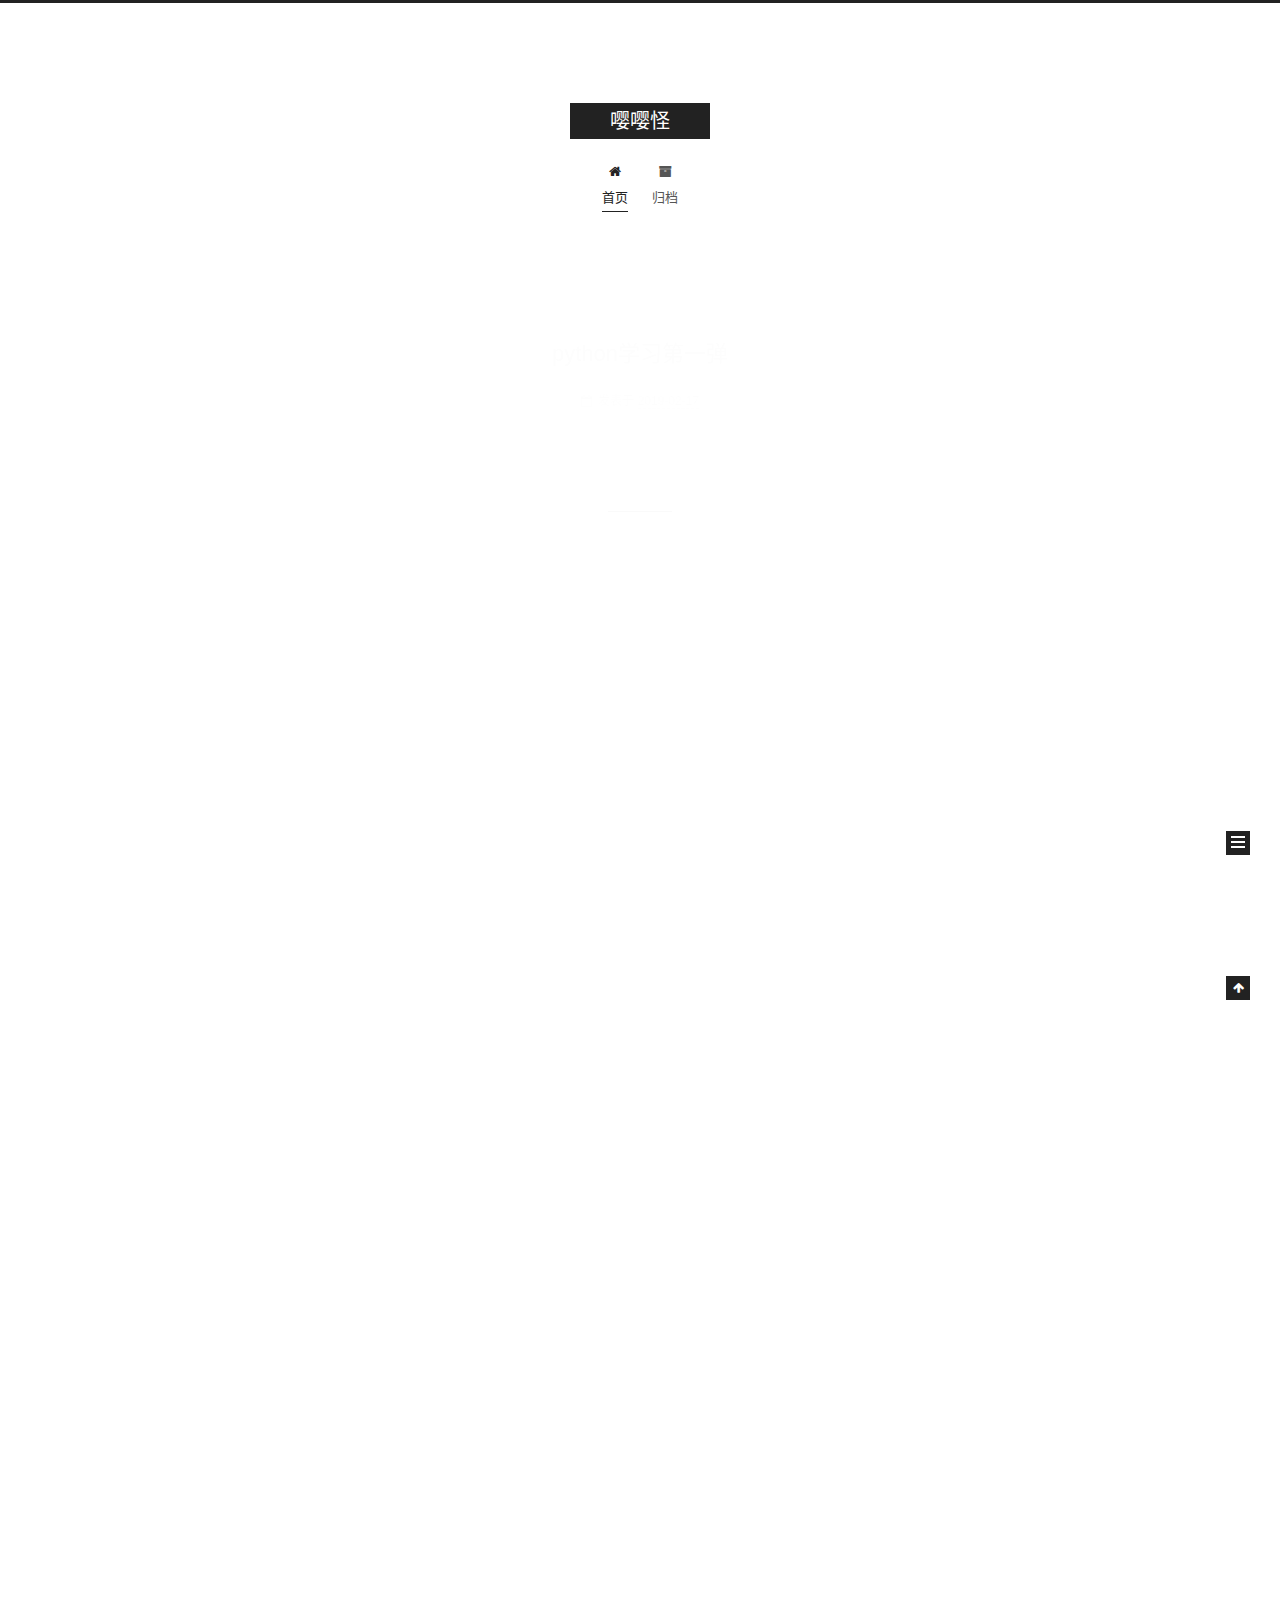
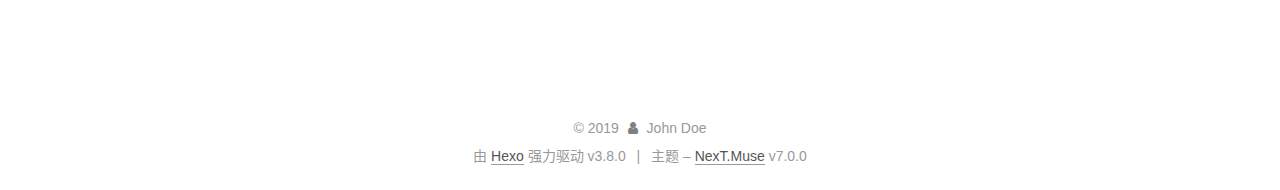
==== commit a103d4e8: "Site updated: 2019-02-17 16:53:42" ====
--- a/index.html
+++ b/index.html
@@ -285,6 +285,148 @@
   
   
   <div class="post-block">
+    <link itemprop="mainEntityOfPage" href="https://1250245357.github.io/2019/02/17/article/">
+
+    <span hidden itemprop="author" itemscope="" itemtype="http://schema.org/Person">
+      <meta itemprop="name" content="John Doe">
+      <meta itemprop="description" content="">
+      <meta itemprop="image" content="/images/avatar.gif">
+    </span>
+
+    <span hidden itemprop="publisher" itemscope="" itemtype="http://schema.org/Organization">
+      <meta itemprop="name" content="嘤嘤怪">
+    </span>
+
+    
+      <header class="post-header">
+
+        
+        
+          <h1 class="post-title" itemprop="name headline">
+                
+                
+                <a href="/2019/02/17/article/" class="post-title-link" itemprop="url">python学习第一弹</a>
+              
+            
+          </h1>
+        
+
+        <div class="post-meta">
+          <span class="post-time">
+
+            
+            
+            
+
+            
+              <span class="post-meta-item-icon">
+                <i class="fa fa-calendar-o"></i>
+              </span>
+              
+                <span class="post-meta-item-text">发表于</span>
+              
+
+              
+                
+              
+
+              <time title="创建时间：2019-02-17 10:06:22 / 修改时间：10:18:10" itemprop="dateCreated datePublished" datetime="2019-02-17T10:06:22+08:00">2019-02-17</time>
+            
+
+            
+              
+
+              
+            
+          </span>
+
+          
+
+          
+            
+            
+          
+
+          
+          
+
+          
+
+          
+
+          
+
+        </div>
+      </header>
+    
+
+    
+    
+    
+    <div class="post-body" itemprop="articleBody">
+
+      
+      
+
+      
+        
+          
+            
+          
+        
+      
+    </div>
+
+    
+
+    
+    
+    
+
+    
+
+    
+      
+    
+    
+
+    
+
+    <footer class="post-footer">
+      
+
+      
+
+      
+
+      
+      
+        <div class="post-eof"></div>
+      
+    </footer>
+  </div>
+  
+  
+  
+  </article>
+
+
+    
+      
+
+  
+
+  
+  
+  
+
+  
+
+  <article class="post post-type-normal" itemscope="" itemtype="http://schema.org/Article">
+  
+  
+  
+  <div class="post-block">
     <link itemprop="mainEntityOfPage" href="https://1250245357.github.io/2019/02/09/hello-world/">
 
     <span hidden itemprop="author" itemscope="" itemtype="http://schema.org/Person">
@@ -460,7 +602,7 @@
                 
                   <a href="/archives/">
                 
-                    <span class="site-state-item-count">1</span>
+                    <span class="site-state-item-count">2</span>
                     <span class="site-state-item-name">日志</span>
                   </a>
                 </div>
--- a/css/main.css
+++ b/css/main.css
@@ -1891,7 +1891,7 @@
   width: 4px;
   height: 4px;
   border-radius: 50%;
-  background: #ff593e;
+  background: #30f442;
 }
 .links-of-blogroll {
   font-size: 13px;
